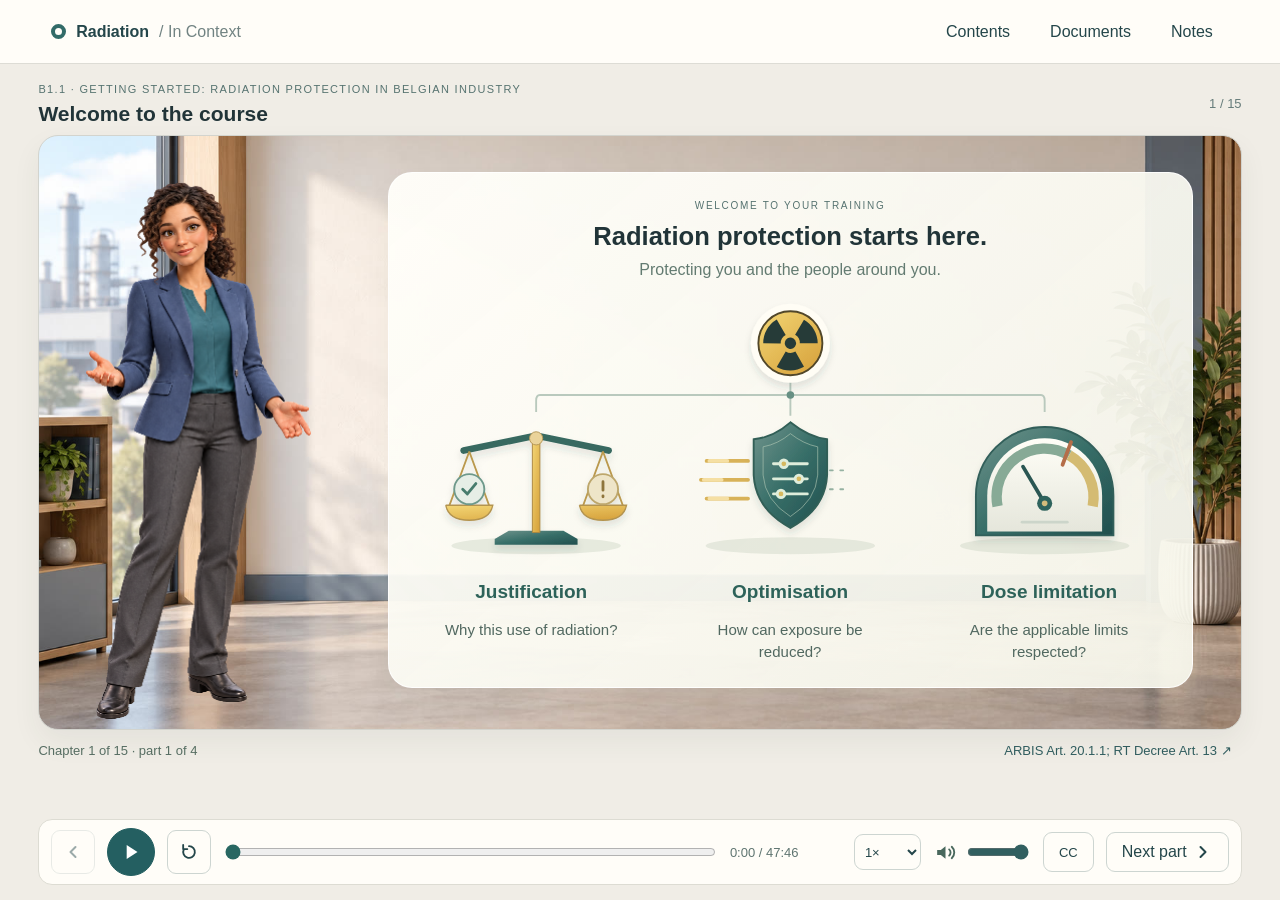
==== full-b1/index.html @ 3a4ae995 "Publish reviewed lesson B1.1 (3.6.0-b1-reviewed-2026-10-07) with responsive player fixes and documen" ====
<!doctype html>
<html lang="en"><head><meta charset="utf-8"><meta name="viewport" content="width=device-width,initial-scale=1"><title>Radiation / In Context — B1</title><link rel="stylesheet" href="style.css?v=3.6.0-b1-reviewed-2026-10-07-b11pub1"><link rel="stylesheet" href="welcome.css?v=3.6.0-b1-reviewed-2026-10-07-b11pub1"><link rel="stylesheet" href="course-journey.css?v=3.6.0-b1-reviewed-2026-10-07-b11pub1"><link rel="stylesheet" href="protection-roles.css?v=3.6.0-b1-reviewed-2026-10-07-b11pub1"><link rel="stylesheet" href="bram-request.css?v=3.6.0-b1-reviewed-2026-10-07-b11pub1"><link rel="stylesheet" href="protection-principles.css?v=3.6.0-b1-reviewed-2026-10-07-b11pub1"><link rel="stylesheet" href="justification-path.css?v=3.6.0-b1-reviewed-2026-10-07-b11pub1"><link rel="stylesheet" href="optimisation-hall.css?v=3.6.0-b1-reviewed-2026-10-07-b11pub1"><link rel="stylesheet" href="b1-followup.css?v=3.6.0-b1-reviewed-2026-10-07-b11pub1"><link rel="stylesheet" href="b11-reviewed.css?v=3.6.0-b1-reviewed-2026-10-07-b11pub1"><link rel="stylesheet" href="b12-reviewed.css?v=3.6.0-b1-reviewed-2026-10-07-b11pub1"><link rel="stylesheet" href="b13-reviewed.css?v=3.6.0-b1-reviewed-2026-10-07-b11pub1"><link rel="stylesheet" href="b456-reviewed.css?v=3.6.0-b1-reviewed-2026-10-07-b11pub1"><link rel="stylesheet" href="b11-public.css?v=3.6.0-b1-reviewed-2026-10-07-b11pub1"></head>
<body>
<header class="topbar"><button id="home" class="brand" aria-label="Open course contents"><span class="brand-dot"></span>Radiation <span>/ In Context</span></button><div class="top-actions"><button id="contents">Contents</button><button id="documents">Documents</button><button id="notes">Notes</button></div></header>
<main id="main">
  <div class="lesson-heading"><div><span id="lesson-code" class="eyebrow"></span><h1 id="scene-title"></h1></div><span id="scene-count"></span></div>
  <section id="stage" aria-label="Lesson scene"><div id="presenter"><div id="emilia-rig"></div><div id="emilia-pose"></div></div><div id="visual"></div><div id="cast"></div><div id="activity" hidden></div><div id="status-controls"></div></section>
  <div class="lesson-detail"><span id="part-count"></span><button id="legal-basis" type="button"></button></div><div id="captions" aria-live="off"></div>
  <nav class="player" aria-label="Playback"><button id="previous" aria-label="Previous part" title="Previous explanation"><svg class="ico" viewBox="0 0 24 24" aria-hidden="true" focusable="false"><path d="M15 6l-6 6 6 6" fill="none" stroke="currentColor" stroke-width="2.4" stroke-linecap="round" stroke-linejoin="round"/></svg></button><button id="play" aria-label="Play narration" class="primary play" data-state="paused"><svg class="ico ico-play" viewBox="0 0 24 24" aria-hidden="true" focusable="false"><path d="M8 5.5v13l10-6.5z" fill="currentColor"/></svg><svg class="ico ico-pause" viewBox="0 0 24 24" aria-hidden="true" focusable="false"><rect x="6.5" y="5" width="3.6" height="14" rx="1" fill="currentColor"/><rect x="13.9" y="5" width="3.6" height="14" rx="1" fill="currentColor"/></svg></button><button id="replay" aria-label="Replay this part"><svg class="ico" viewBox="0 0 24 24" aria-hidden="true" focusable="false"><path d="M12 5a7 7 0 1 1-6.3 4" fill="none" stroke="currentColor" stroke-width="2.2" stroke-linecap="round"/><path d="M5 3.5v5h5" fill="none" stroke="currentColor" stroke-width="2.2" stroke-linecap="round" stroke-linejoin="round"/></svg></button><label class="seek-label"><span class="sr-only">Lesson narration timeline</span><input id="seek" type="range" min="0" max="100" value="0" step="0.1"></label><span id="time">0:00</span><label><span class="sr-only">Playback speed</span><select id="speed"><option value="0.85">0.85×</option><option value="1" selected>1×</option><option value="1.25">1.25×</option></select></label><label class="volume-control"><span aria-hidden="true" class="ico-wrap"><svg class="ico" viewBox="0 0 24 24" aria-hidden="true" focusable="false"><path d="M4 9.5v5h3.5L12 18V6L7.5 9.5z" fill="currentColor"/><path d="M15.5 9a4 4 0 0 1 0 6M18 6.5a7.5 7.5 0 0 1 0 11" fill="none" stroke="currentColor" stroke-width="1.8" stroke-linecap="round"/></svg></span><span class="sr-only">Volume</span><input id="volume" type="range" min="0" max="1" step="0.05" value="1"></label><button id="cc" aria-pressed="true">CC</button><button id="next" aria-label="Next part"><span id="next-label">Next part</span><svg class="ico" viewBox="0 0 24 24" aria-hidden="true" focusable="false"><path d="M9 6l6 6-6 6" fill="none" stroke="currentColor" stroke-width="2.4" stroke-linecap="round" stroke-linejoin="round"/></svg></button></nav>
</main>
<dialog id="reader"><div class="dialog-top"><h2 id="reader-title"></h2><button id="reader-close" aria-label="Close panel"><svg class="ico" viewBox="0 0 24 24" aria-hidden="true" focusable="false"><path d="M6 6l12 12M18 6L6 18" fill="none" stroke="currentColor" stroke-width="2.4" stroke-linecap="round"/></svg></button></div><div id="reader-body"></div></dialog>
<script src="course.js?v=3.6.0-b1-reviewed-2026-10-07-b11pub1"></script><script src="cast.js?v=3.6.0-b1-reviewed-2026-10-07-b11pub1"></script><script src="media.js?v=3.6.0-b1-reviewed-2026-10-07-b11pub1"></script><script src="bunkerart.js?v=3.6.0-b1-reviewed-2026-10-07-b11pub1"></script><script src="visemes.js?v=3.6.0-b1-reviewed-2026-10-07-b11pub1"></script><script src="rig.js?v=3.6.0-b1-reviewed-2026-10-07-b11pub1"></script><script src="performer.js?v=3.6.0-b1-reviewed-2026-10-07-b11pub1"></script><script src="course-journey.js?v=3.6.0-b1-reviewed-2026-10-07-b11pub1"></script><script src="protection-roles.js?v=3.6.0-b1-reviewed-2026-10-07-b11pub1"></script><script src="bram-request.js?v=3.6.0-b1-reviewed-2026-10-07-b11pub1"></script><script src="protection-principles.js?v=3.6.0-b1-reviewed-2026-10-07-b11pub1"></script><script src="justification-path.js?v=3.6.0-b1-reviewed-2026-10-07-b11pub1"></script><script src="optimisation-hall.js?v=3.6.0-b1-reviewed-2026-10-07-b11pub1"></script><script src="b1-followup.js?v=3.6.0-b1-reviewed-2026-10-07-b11pub1"></script><script src="b11-reviewed.js?v=3.6.0-b1-reviewed-2026-10-07-b11pub1"></script><script src="b12-reviewed.js?v=3.6.0-b1-reviewed-2026-10-07-b11pub1"></script><script src="b13-reviewed.js?v=3.6.0-b1-reviewed-2026-10-07-b11pub1"></script><script src="b456-reviewed.js?v=3.6.0-b1-reviewed-2026-10-07-b11pub1"></script><script src="visuals.js?v=3.6.0-b1-reviewed-2026-10-07-b11pub1"></script><script src="location-sort.js?v=3.6.0-b1-reviewed-2026-10-07-b11pub1"></script><script src="player.js?v=3.6.0-b1-reviewed-2026-10-07-b11pub1"></script><script src="b11-library.js?v=3.6.0-b1-reviewed-2026-10-07-b11pub1"></script>
</body></html>
---- full-b1/style.css ----
@font-face{font-family:Course;src:local('Segoe UI')}*{box-sizing:border-box}html,body{margin:0;min-height:100%;color:#213438;background:#f0ede6;font-family:Course,'Segoe UI',sans-serif}button,select,input,textarea{font:inherit}button,select{border:1px solid #cdd5d1;background:#fffdf8;color:#24464a;border-radius:9px;min-height:40px;padding:8px 15px;cursor:pointer}button:hover{background:#e7efeb;border-color:#62938c}button:focus-visible,a:focus-visible,select:focus-visible{outline:3px solid #e9ad43;outline-offset:3px}button:disabled{opacity:.45;cursor:default}.primary{background:#245f61;color:white;border-color:#245f61}.primary:hover{background:#194749}h1,h2,h3,p{margin:0}button[hidden],[hidden]{display:none!important}.topbar{height:64px;display:flex;align-items:center;justify-content:space-between;padding:0 4vw;background:#fffdf8;border-bottom:1px solid #dddcd5}.brand{border:0;padding:0;background:none;font-weight:650;display:flex;align-items:center;gap:10px}.brand>span:not(.brand-dot){font-weight:400;color:#718382}.brand-dot{width:15px;height:15px;border:4px solid #326b68;border-radius:50%}.top-actions{display:flex;gap:8px}.top-actions button{background:none;border-color:transparent}main{width:min(1440px,94vw);margin:0 auto;display:flex;flex-direction:column;height:calc(100dvh - 64px);min-height:610px;padding:12px 0 15px;gap:9px}.lesson-heading{display:flex;align-items:center;justify-content:space-between;gap:18px;min-height:54px}.eyebrow{font-size:11px;letter-spacing:.12em;color:#567370;text-transform:uppercase}h1{font-size:21px;font-weight:600;line-height:1.25;margin-top:4px}#scene-count{font-size:13px;color:#667c7a;white-space:nowrap}#stage{position:relative;flex:1;min-height:400px;max-height:750px;isolation:isolate;overflow:hidden;border:1px solid #d3d4ce;border-radius:20px;background:#e4e5dd url('studio.jpg') center/cover;box-shadow:0 12px 28px #283a3510}#presenter{position:absolute;height:92%;aspect-ratio:662/1536;left:3.5%;bottom:1%;z-index:3;transition:opacity .3s;pointer-events:none}#emilia-rig,.emilia-canvas,.emilia-fallback{width:100%;height:100%;display:block}#emilia-pose{position:absolute;inset:0;display:none}#stage.without-presenter #presenter{opacity:0;visibility:hidden}#visual{position:absolute;inset:6% 4% 7% 29%;display:flex;align-items:center;justify-content:center;transition:inset .3s}#stage.without-presenter #visual{inset:5% 5% 7%}#cast{position:absolute;inset:0;pointer-events:none;z-index:4}.person{position:absolute;bottom:1%;height:88%;background-repeat:no-repeat;filter:drop-shadow(0 6px 6px #263e3720);transition:opacity .35s;transform-origin:50% 95%}.person-name{position:absolute;bottom:8%;left:50%;transform:translateX(-50%);font-size:13px;font-weight:600;background:#fffef5e8;border-radius:6px;padding:5px 10px;white-space:nowrap}.visual-frame{width:100%;height:100%;position:relative;display:flex;align-items:center;justify-content:center;gap:24px}.visual-image{display:block;max-width:100%;max-height:100%;object-fit:contain;border-radius:14px;box-shadow:0 10px 35px #26393117}.image-wrap{height:87%;width:100%;position:relative;display:flex;align-items:center;justify-content:center}.figure-caption{position:absolute;left:0;right:0;bottom:0;display:flex;justify-content:center;gap:12px;align-items:center}.figure-caption span{font-size:18px;font-weight:550;padding:9px 18px;background:#fffdf6ed;border-radius:8px;max-width:95%;text-align:center;line-height:1.35}.section-label{position:absolute;left:0;top:0;font-size:13px;font-weight:600;letter-spacing:.08em;text-transform:uppercase;color:#4a6b65}.route{width:100%;display:flex;align-items:flex-start;gap:0;position:relative;padding:30px 0}.route::before{content:'';height:2px;background:#abbdb4;position:absolute;left:9%;right:9%;top:60px}.route-stop{flex:1;position:relative;text-align:center;padding:0 16px}.route-stop .number{display:grid;place-items:center;width:62px;height:62px;margin:0 auto 19px;background:#eff2ea;color:#456b67;border:1px solid #afc3b9;border-radius:50%;font-size:22px;position:relative}.route-stop.active .number{background:#286762;color:white;box-shadow:0 0 0 7px #28676214}.route-stop h3{font-size:20px;line-height:1.3;font-weight:600}.route-stop p{font-size:15px;color:#667773;margin-top:9px;line-height:1.5}.org-layout{width:100%;display:grid;grid-template-columns:1fr 1.7fr 1.2fr;gap:24px;align-items:center}.org-block{padding:22px 12px;text-align:center;border-top:2px solid #839f91}.org-block img{max-width:125px;height:auto;margin-bottom:15px}.org-block strong{display:block;font-size:21px;line-height:1.35}.org-block small{display:block;font-size:15px;line-height:1.4;margin-top:10px;color:#647976}.org-company{border:1px solid #b8c5b9;border-radius:16px;background:#fffef6b8;padding:25px;display:grid;gap:20px}.org-company h3{font-size:22px}.org-company div{padding:10px 0;border-top:1px solid #c9d3c9;display:flex;flex-direction:column;gap:5px}.org-company strong{font-size:18px}.org-company span{font-size:15px;color:#496b67}.active-evidence{outline:2px solid #2b6b66;outline-offset:7px;border-radius:5px}.page-layout{width:100%;height:100%;display:grid;grid-template-columns:45% 1fr;gap:35px;align-items:center}.paper{background:#fffefb;box-shadow:0 14px 32px #3035291c;border:1px solid #d7d5cb;aspect-ratio:210/297;height:100%;max-height:100%;max-width:100%;padding:5%;display:flex;flex-direction:column;position:relative;overflow:hidden}.paper-brand{font-size:9px;letter-spacing:.1em;text-transform:uppercase;color:#57766e;margin-bottom:9px}.paper h3{font-size:16px;line-height:1.2;border-bottom:2px solid #244746;padding-bottom:12px;margin-bottom:10px}.paper-ref{font-size:9px;color:#8b9287;letter-spacing:.06em;margin-bottom:8px}.paper-row{padding:6px 5px;border-bottom:1px solid #e6e5dc;font-size:10px;line-height:1.3;position:relative}.paper-row.active{background:#e9f0dc;border-left:3px solid #6c8842;padding-left:6px}.paper-footer{margin-top:auto;font-size:9px;color:#849087;padding-top:12px;display:flex;justify-content:space-between}.evidence-focus{border-left:3px solid #597c66;padding:12px 0 12px 24px;align-self:center;max-height:100%}.evidence-focus .eyebrow{font-size:12px}.evidence-focus h3{font-size:24px;line-height:1.3;margin:10px 0 14px;font-weight:550}.evidence-focus p{font-size:19px;line-height:1.5;max-width:30em}.page-view-link{margin-top:18px;background:#f7faf0;border-color:#afc3b1;font-size:13px}.bunker-frame{width:100%;height:100%;position:relative}.bunker-frame svg{width:100%;height:92%;overflow:visible}.bunker-frame .bk-roof{transition:opacity .5s}.bunker-frame.cutaway .bk-roof{opacity:.12}.bunker-frame [data-part].focused{filter:drop-shadow(0 0 5px #e7a722);stroke:#ba821c;stroke-width:2px}.bunker-frame .figure-caption{bottom:-2%}.site-plan{width:100%;height:100%;position:relative;background:#eff0e7;border:1px solid #b9c5b8;border-radius:15px}.site-plan svg{width:100%;height:100%}.site-plan text{font-family:inherit;font-size:18px;fill:#405b53}.site-plan .route-line{stroke:#bd7347;stroke-width:10;fill:none;stroke-dasharray:10 9}.site-plan .perimeter{fill:#e9d77a20;stroke:#b69a21;stroke-width:4;stroke-dasharray:12 7}.site-plan.held .route-line{stroke:#ae3a2c}.site-plan.settled .route-line{stroke:#4a8473;stroke-dasharray:none}.principles{display:flex;gap:20px;width:100%;align-items:center}.principle{flex:1;padding:30px 15px;text-align:center;border-top:3px solid #86a489;background:#fffdf5b3}.principle strong{display:block;font-size:21px;line-height:1.3}.principle p{font-size:17px;line-height:1.4;margin-top:16px;color:#527267}.principle .number{font-size:42px;font-weight:300;color:#678c7f;margin-bottom:14px}.compare{display:grid;grid-template-columns:1fr 1fr;gap:28px;width:100%}.compare section{background:#fffef8d4;border-top:3px solid #507e77;border-radius:12px;padding:25px;min-height:220px}.compare section:nth-child(2){border-color:#b89543}.compare h3{font-size:22px;line-height:1.3;margin-bottom:16px}.compare p{font-size:18px;line-height:1.5}.compare img{height:140px;max-width:100%;object-fit:contain;margin-bottom:15px}.hold-scene{width:100%;text-align:center;padding:30px;background:#fffaf3e0;border-radius:14px;border-top:6px solid #a54a32}.hold-scene h2{font-size:34px;font-weight:650;color:#983b2b;margin:12px 0 18px}.hold-scene p{font-size:21px;line-height:1.5}.hold-scene small{display:block;font-size:15px;color:#775f54;margin-top:18px}#status-controls{position:absolute;right:4%;bottom:2%;display:flex;gap:8px;z-index:6}#status-controls button{font-size:13px;min-height:32px;padding:5px 11px;border-radius:18px;box-shadow:0 1px 5px #0001}.status-held{color:#923b26;background:#fff0e7;border-color:#d1ab8c}.status-unknown{color:#647181;background:#edf0f4}.status-fact{color:#315876;background:#eaf1f5}#local-status{position:absolute;left:14px;bottom:10px;color:#577269;font-size:10px;letter-spacing:.05em}#captions{min-height:42px;max-height:58px;display:flex;align-items:center;justify-content:center;text-align:center;font-size:17px;line-height:1.4;padding:4px 6%;color:#314746}.player{display:flex;align-items:center;gap:12px;background:#fffdf8;border:1px solid #dddcd3;border-radius:14px;padding:8px 12px;min-height:62px}.player .play{border-radius:50%;width:46px;height:46px;padding:0}.seek-label{flex:1;display:flex}#seek{width:100%;accent-color:#286762;cursor:pointer}#time{font-size:13px;color:#5e7470;min-width:46px}.player select{min-height:36px;font-size:13px;padding:6px}#cc{font-size:13px}.sr-only{position:absolute;width:1px;height:1px;padding:0;overflow:hidden;clip:rect(0,0,0,0)}dialog{width:min(920px,90vw);max-height:87dvh;border:1px solid #c7d1c8;border-radius:18px;padding:24px;background:#fffef9;box-shadow:0 25px 70px #132b3544}dialog::backdrop{background:#192d3855;backdrop-filter:blur(4px)}.dialog-top{display:flex;align-items:center;justify-content:space-between;gap:25px;margin-bottom:25px}.dialog-top h2{font-size:22px;font-weight:600}#reader-body{line-height:1.6;color:#3e5553}#reader-body textarea{width:100%;min-height:260px;padding:20px;line-height:1.65;border:1px solid #bcc9bd;background:#fbfcf7;border-radius:10px}#reader-body p{margin-bottom:15px}#reader-body .contents-grid{display:grid;grid-template-columns:1fr 1fr;gap:16px}#reader-body .contents-grid section{border:1px solid #d3dbd1;border-radius:10px;padding:15px}#reader-body .contents-grid h3{font-size:17px;margin-bottom:10px}#reader-body .contents-grid button{display:block;border:0;padding:4px 0;min-height:30px;text-align:left;font-size:14px;background:none}.reader-document{max-width:620px;margin:0 auto;background:white;border:1px solid #d4d4ca;padding:40px}.reader-document h3{margin-bottom:20px}.reader-document p{border-bottom:1px solid #ddd;padding:12px 0;font-size:16px}.dialog-links{display:flex;flex-wrap:wrap;gap:9px}.dialog-links button{font-size:14px}#activity{position:absolute;inset:5% 4% 7% 31%;z-index:5;background:#fffefa;border:1px solid #d6d9ce;border-radius:17px;padding:24px 28px;box-shadow:0 14px 42px #24383118;display:flex;flex-direction:column;justify-content:center;gap:12px}#stage.question-mode #visual{opacity:.10;pointer-events:none}#stage.question-mode #cast{opacity:0}#stage.question-mode #presenter{opacity:1;visibility:visible}.activity-top{display:flex;justify-content:space-between;align-items:center;font-size:12px;letter-spacing:.06em;text-transform:uppercase;color:#64796c}.activity-top button{font-size:12px;padding:5px 9px;min-height:29px;letter-spacing:0;text-transform:none}#activity h2{font-size:clamp(18px,1.5vw,22px);font-weight:600;line-height:1.35}#activity fieldset{border:0;padding:0;margin:0;display:flex;flex-direction:column;gap:9px}#activity label.answer{display:flex;align-items:center;gap:13px;border:1px solid #ccd6c8;border-radius:9px;padding:11px 13px;font-size:16px;line-height:1.35;cursor:pointer}#activity label.answer:has(input:checked){border-color:#31746a;background:#ebf3e8}#activity label.answer input{accent-color:#31746a;flex-shrink:0}#activity .feedback{font-size:17px;line-height:1.5;border-left:3px solid #bc8546;padding:10px 15px;background:#f6f0e5}#activity .feedback.correct{border-color:#4d8062;background:#edf4e7}.activity-actions{display:flex;gap:9px;justify-content:flex-end;align-items:center}.document-choices{display:flex;gap:12px}.document-choices button{flex:1;border-radius:4px;min-height:155px;background:#fff;box-shadow:0 6px 10px #0001;border-top:5px solid #69867a;line-height:1.5;font-size:17px}.document-choices button[aria-pressed=true]{background:#eaf1e6;border-color:#317365}.record-choices{display:flex;flex-direction:column;gap:0;border:1px solid #d3d7c9}.record-choices button{border:0;border-bottom:1px solid #ddd;border-radius:0;text-align:left;background:#fff;font-size:15px;padding:12px}.record-choices button[aria-pressed=true]{background:#eaf1e6}.explore-items{display:flex;gap:12px}.explore-items button{flex:1;min-height:110px;font-size:17px}.explore-items button.visited{background:#e6efdf}.overview-title{font-size:34px;line-height:1.25;font-weight:500;max-width:580px}.intro-copy{max-width:500px;background:#fffdf6d9;padding:28px;border-radius:15px}.intro-copy p{font-size:20px;margin-top:14px;line-height:1.45}.narration-absent{font-size:14px;color:#8c542b}.map-box{width:100%;height:100%;background:#fffdfa90;border-radius:15px;display:flex;align-items:center;padding:24px}.step-vertical{display:flex;flex-direction:column;gap:13px;width:100%}.step-vertical div{display:flex;align-items:center;gap:20px;border-left:2px solid #729382;padding:7px 15px}.step-vertical b{font-size:14px;color:#6c8579;min-width:85px}.step-vertical span{font-size:21px}.step-vertical .active{background:#ebf0de;border-left:4px solid #487665}@media(max-height:820px){main{gap:6px;padding-top:7px}.topbar{height:52px}main{height:calc(100dvh - 52px)}.lesson-heading{min-height:45px}h1{font-size:20px}#captions{min-height:36px;font-size:16px}.player{min-height:55px;padding:5px 10px}#activity{padding:17px 22px;gap:10px}#activity h2{font-size:19px}#activity label.answer{font-size:15px;padding:9px 12px}.evidence-focus h3{font-size:22px}.evidence-focus p{font-size:18px}}@media(max-width:950px){.topbar{padding:0 3vw}.brand>span:not(.brand-dot){display:none}main{width:96vw}.top-actions{gap:0}.top-actions button{padding:8px}#visual{left:28%}.page-layout{gap:18px;grid-template-columns:42% 1fr}.evidence-focus{padding-left:15px}.evidence-focus p{font-size:16px}.org-layout{gap:8px}.org-company{padding:15px}.org-block strong{font-size:18px}.route-stop{padding:0 7px}.route-stop h3{font-size:17px}.player{gap:7px}#activity{left:27%;padding:16px}.topbar .brand{font-size:14px}}@media(prefers-reduced-motion:reduce){*{transition:none!important;animation:none!important}}
/* Reserved composition regions keep every face, hand and document on the stage. */
#stage.has-participant #visual{right:23%;left:27%}.has-participant #presenter{height:84%;left:2.5%}.has-participant .page-layout{grid-template-columns:44% 1fr;gap:20px}.has-participant .evidence-focus{padding-left:16px}.has-participant .evidence-focus h3{font-size:20px}.has-participant .evidence-focus p{font-size:17px}.has-participant .paper{height:auto;width:100%}.person{animation:participant-breathe 6s ease-in-out infinite}.person-name{bottom:0}.handover-copy{position:absolute;top:4%;left:18%;right:18%;text-align:center;background:#fffdf5da;border-radius:12px;padding:14px 20px}.handover-copy h2{font-size:24px;font-weight:550;margin:7px 0}.handover-copy p{font-size:16px;color:#587268}.document-overviews{display:flex;align-items:center;gap:20px;width:100%;height:88%}.document-overviews>button{flex:1;min-width:0;border:0;background:none;padding:0;height:100%}.document-overviews .paper{height:auto;width:100%;text-align:left;padding:7%;pointer-events:none}.document-overviews .paper-row{font-size:8px;padding:4px}.document-overviews .paper h3{font-size:14px}.closing-focus{width:100%;height:100%;display:flex;flex-direction:column;align-items:center;justify-content:center;gap:18px}.closing-focus h2{font-size:24px;line-height:1.4;font-weight:500;max-width:650px;text-align:center}.closing-focus img{max-width:85%;height:62%;object-fit:contain;border-radius:12px}.equipment-photo{max-height:86%}.situation{font-size:14px;line-height:1.4;color:#617469;margin-bottom:10px}#activity:has(.feedback:not([hidden])) .situation{display:none}#activity:has(.feedback:not([hidden])){gap:9px}#activity:has(.feedback:not([hidden])) label.answer{padding:7px 11px;font-size:14px}.explore-document-preview{display:grid;grid-template-columns:28% 1fr;gap:22px;align-items:center;margin-top:14px;max-height:230px}.explore-document-preview .paper{height:225px;font-size:9px}.explore-document-preview .paper-row{font-size:8px;padding:3px}.explore-document-preview .paper h3{font-size:12px;margin-bottom:5px}.explore-document-preview p{font-size:16px;line-height:1.5;margin:10px 0}.explore-document-preview h3{font-size:17px}.explore-document-preview button{font-size:13px}.explore-items button{min-height:55px;font-size:15px}#question-work{min-height:0}#time{min-width:86px}.has-participant .org-layout{grid-template-columns:1fr 1.5fr;gap:14px}.has-participant .org-block:last-child{display:none}@keyframes participant-breathe{0%,100%{transform:translateY(0) rotate(-.12deg)}50%{transform:translateY(-1.4px) rotate(.12deg)}}@media(prefers-reduced-motion:reduce){.person{animation:none}}@media(max-height:820px){.explore-document-preview{max-height:185px}.explore-document-preview .paper{height:180px}.explore-document-preview .paper-row{padding:2px;font-size:7px}.explore-document-preview .paper h3{font-size:10px;padding-bottom:5px}.explore-document-preview .paper-brand,.explore-document-preview .paper-ref{font-size:7px;margin-bottom:4px}.paper-row{padding:4px 4px}.paper h3{font-size:15px}.figure-caption span{font-size:16px}.has-participant .evidence-focus p{font-size:16px}.step-vertical span{font-size:19px}}
.paper{padding:0;display:block}.paper>svg{width:100%;height:100%;display:block}.document-overviews .paper{padding:0}.handover-scene #visual{inset:5%}.handover-scene .handover-copy{top:0}#local-status{left:auto;right:14px;top:10px;bottom:auto;font-size:10px;z-index:2}.explore-document-preview .paper{width:auto;aspect-ratio:210/297}
.equipment-pair{gap:18px;padding-bottom:60px}.equipment-pair figure{margin:0;flex:1;min-width:0;display:flex;flex-direction:column;align-items:center;gap:18px}.equipment-pair figure img{width:100%;max-height:280px;object-fit:contain;border-radius:12px}.equipment-pair figcaption{font-size:18px;font-weight:600}.cutaway .bk-walls .ghost{opacity:.16}.bunker-frame .bk-crane{opacity:.7}#visual[data-family="training"] .step-vertical div{border-left:0;border-bottom:1px solid #c8d5c3}#visual[data-family="training"] .step-vertical b{min-width:110px}#visual[data-family="lanes"] .step-vertical div{border-left:0;border-bottom:1px solid #c8d5c3}
.evidence-focus{background:#fffef9ed;border-radius:12px;padding:20px 22px!important;box-shadow:0 6px 24px #253d3010}.volume-control{display:flex;align-items:center;gap:7px;color:#49685d}.volume-control input{width:62px;accent-color:#315f60}.volume-control span[aria-hidden]{font-size:20px}@media(max-width:950px){.volume-control{display:none}}
.worker-lanes{background:#fffdf8ed;border-radius:14px;padding:25px;width:100%}.lane-head{display:flex;justify-content:space-between;font-size:13px;color:#607b70;margin-bottom:18px}.worker-lane{display:grid;grid-template-columns:1fr 100px 1fr;align-items:center;gap:12px;margin:14px 0}.worker-lane>div{padding:24px 16px;border:1px solid #c4d1c4;border-radius:9px;font-size:19px}.worker-lane>span{color:#317264;font-weight:600;text-align:center}.worker-lanes>p{border-top:1px solid #d6ded1;padding-top:18px;margin-top:22px;font-size:16px;line-height:1.5}.notifier{background:#fffef8ee;border-radius:14px;padding:40px;width:100%;position:relative;min-height:340px}.notifier>img{width:140px;max-height:75px;object-fit:contain;margin-bottom:24px}.notifier h2{font-size:26px;margin:0 0 12px}.notifier p{font-size:21px}.notifier small{font-size:16px}.notifier .figure-caption{position:static;margin-top:28px}.security-pair{display:grid;grid-template-columns:1fr 1fr;gap:20px;width:100%}.security-pair section{background:#fffdf8ef;border-radius:12px;padding:18px}.security-pair img{width:100%;height:190px;object-fit:contain}.security-pair h3{font-size:21px;margin:18px 0 9px}.security-pair p{font-size:17px;line-height:1.4}.has-participant .worker-lane{grid-template-columns:1fr 72px 1fr;gap:8px}.has-participant .worker-lane>div{padding:16px 10px;font-size:17px}
.org-block{background:#fffef8ee;border-radius:12px;padding:24px 15px}.org-layout{align-items:stretch}.org-block{display:flex;flex-direction:column;justify-content:center;gap:16px}.org-block img{align-self:center}.closing-focus{background:#fffef8d9;border-radius:14px;padding:20px}
.reader-document dl{display:grid;grid-template-columns:1fr 2fr;gap:0;margin:24px 0}.reader-document dt,.reader-document dd{border-bottom:1px solid #d6dbce;margin:0;padding:14px 10px;line-height:1.5}.reader-document dt{font-weight:600}.reader-document dd{font-weight:400}
.handover-offer .handover-copy{left:62%;right:3%;top:30%;text-align:left;background:#fffdf8}.handover-offer .handover-copy h2{font-size:22px}
---- full-b1/welcome.css ----
/* Owner point 1: illustrated entry to the course. Local revision, not published. */
.welcome-principles{margin:0;width:100%;height:100%;display:flex;flex-direction:column;justify-content:center;gap:8px;padding:22px 20px 24px;background:linear-gradient(140deg,#fffef9f5,#f6f6ebed);border:1px solid #ffffffe0;border-radius:24px;box-shadow:0 14px 30px #35463b0a}
.welcome-heading{text-align:center;flex:none}
.welcome-heading .eyebrow{font-size:10px;letter-spacing:.17em}
.welcome-heading h2{font-size:clamp(22px,2vw,29px);font-weight:550;line-height:1.2;margin:8px 0}
.welcome-heading>p{font-size:16px;line-height:1.4;color:#637b71}
.welcome-drawing{display:block;width:100%;flex:1;min-height:120px;max-height:320px;overflow:visible}
.welcome-principle-labels{display:grid;grid-template-columns:repeat(3,minmax(0,1fr));gap:14px;text-align:center;flex:none}
.welcome-principle-labels h3{font-size:19px;line-height:1.25;font-weight:600;color:#2d6259}
.welcome-principle-labels p{font-size:15px;line-height:1.45;max-width:210px;margin:8px auto 0;color:#516860}
.welcome-principle-labels h3{border-bottom:2px solid transparent;padding-bottom:5px;transition:border-color .3s,color .3s}
#stage[data-cue="B1.1-S01-P1"][data-beat="0"] .welcome-principle-labels>div:nth-child(1) h3,#stage[data-cue="B1.1-S01-P1"][data-beat="1"] .welcome-principle-labels>div:nth-child(2) h3,#stage[data-cue="B1.1-S01-P1"][data-beat="2"] .welcome-principle-labels>div:nth-child(3) h3{border-bottom-color:#c7a959;color:#1d4945}
.welcome-balance{transform-origin:135px 150px;animation:welcome-balance-settle 7s ease-in-out infinite}
.welcome-beam{animation:welcome-beam-travel 4s ease-in-out infinite}
.welcome-needle{transform-origin:675px 219px;animation:welcome-needle-settle 8s ease-in-out infinite}
#stage[data-playing="false"] .welcome-balance,#stage[data-playing="false"] .welcome-beam,#stage[data-playing="false"] .welcome-needle{animation-play-state:paused}
@keyframes welcome-balance-settle{0%,100%{transform:rotate(-2deg)}50%{transform:rotate(2deg)}}
@keyframes welcome-beam-travel{0%,100%{transform:translateX(0);opacity:.25}50%{transform:translateX(18px);opacity:1}}
@keyframes welcome-needle-settle{0%,100%{transform:rotate(-3deg)}50%{transform:rotate(3deg)}}
@media(max-height:820px){.welcome-principles{padding:16px 18px 18px;gap:4px}.welcome-heading h2{font-size:24px;margin:6px 0}.welcome-heading>p{font-size:14px}.welcome-principle-labels h3{font-size:18px}.welcome-principle-labels p{font-size:14px;margin-top:6px;max-width:185px}}
@media(max-width:850px){.welcome-principles{padding:14px 9px}.welcome-heading h2{font-size:20px}.welcome-principle-labels{gap:8px}.welcome-principle-labels h3{font-size:15px}.welcome-principle-labels p{font-size:12px}.welcome-drawing{min-height:110px}}
@media(prefers-reduced-motion:reduce){.welcome-balance,.welcome-beam,.welcome-needle{animation:none}}
---- full-b1/course-journey.css ----
/* Owner point 2: a single course route, with the spoken topic in focus. */
.course-journey,.learning-journey{width:100%;background:#fffdf7ed;border:1px solid #ffffffe0;border-radius:22px;padding:30px;box-shadow:0 14px 30px #35463b0a}
.journey-track{list-style:none;margin:0;padding:0;display:grid;grid-template-columns:repeat(3,minmax(0,1fr));gap:22px}
.journey-track li{position:relative;display:flex;gap:10px;align-items:center;font-size:15px;line-height:1.35;color:#71857c}
.journey-track li:not(:last-child):after{content:'';position:absolute;left:calc(100% + 3px);top:21px;width:16px;border-top:2px solid #cdd8cc}
.journey-step-number{width:43px;height:43px;flex:none;border:1px solid #b7cbbd;border-radius:50%;display:grid;place-items:center;background:#f0f3e8;font-size:19px}
.journey-track .current{color:#265e59;font-weight:600}.journey-track .current .journey-step-number{background:#2f6d66;color:white;border-color:#2f6d66;box-shadow:0 0 0 5px #2f6d6612}.journey-track .visited .journey-step-number{color:#386e5c;background:#e8eee0}
.journey-focus{display:grid;grid-template-columns:33% minmax(0,1fr);align-items:center;gap:32px;border-top:1px solid #dde3d7;margin-top:26px;padding-top:22px;min-height:240px}
.journey-illustration{width:100%;max-height:230px;display:block}
.journey-focus h2{font-size:29px;line-height:1.2;font-weight:550;margin:12px 0}
.journey-focus p{font-size:18px;line-height:1.5;max-width:430px;color:#5b7167}
.learning-journey header{text-align:center}.learning-journey h2{font-size:25px;font-weight:550;line-height:1.3;margin:10px 0 26px}
.learning-journey ol{list-style:none;padding:0;margin:0;display:grid;grid-template-columns:repeat(4,minmax(0,1fr));gap:14px}
.learning-journey li{padding:17px 8px 14px;border-top:3px solid #d8e0d1;text-align:center}.learning-journey li.current{border-color:#bc9950;background:#f3f2e6;border-radius:0 0 10px 10px}
.learning-journey li svg{width:43px;height:43px;fill:none;stroke:#47786a;stroke-width:2;stroke-linecap:round;stroke-linejoin:round;margin:0 auto 13px;display:block}
.learning-journey h3{font-size:18px;line-height:1.3;font-weight:600}.learning-journey li p{font-size:15px;line-height:1.4;color:#5c7168;margin-top:8px}
.assessment-note{text-align:center;font-size:15px;color:#62776d;border-top:1px solid #dce3d5;padding-top:18px;margin-top:24px;line-height:1.45}.assessment-note.emphasised{color:#245c55;font-weight:600}
@media(max-height:820px){.course-journey,.learning-journey{padding:24px}.journey-focus{min-height:205px;margin-top:21px;padding-top:17px;gap:24px}.journey-illustration{max-height:190px}.journey-focus h2{font-size:25px}.journey-focus p{font-size:17px}.learning-journey h2{font-size:23px;margin-bottom:15px}.learning-journey li{padding-top:12px}.learning-journey h3{font-size:16px}.learning-journey li p{font-size:14px}.assessment-note{margin-top:15px;padding-top:13px}}
@media(max-width:950px){.course-journey,.learning-journey{padding:18px}.journey-track{gap:12px}.journey-track li{font-size:12px;gap:7px}.journey-step-number{width:33px;height:33px;font-size:16px}.journey-track li:not(:last-child):after{top:16px;width:8px}.journey-focus{gap:18px;grid-template-columns:29% minmax(0,1fr)}.journey-focus h2{font-size:21px}.journey-focus p{font-size:15px}.learning-journey ol{gap:8px}.learning-journey h3{font-size:14px}.learning-journey li p{font-size:12px}}
---- full-b1/protection-roles.css ----
/* B1.1 S03/S04 only. One relationship per view, no embedded scrolling. */
.protection-roles{width:100%;background:#fffdf7f2;border:1px solid #ffffffe6;border-radius:22px;padding:25px 28px;box-shadow:0 15px 30px #35463b0c;line-height:1.4}
.pr-heading{margin-bottom:22px}.pr-heading h2{font-size:27px;font-weight:550;line-height:1.2;margin-top:9px;letter-spacing:-.02em}
.protection-roles h3{font-size:19px;font-weight:600;line-height:1.35}.protection-roles p{font-size:16px;color:#567068;line-height:1.45}
.pr-drawing{display:block;width:104px;height:104px;margin:0 auto 13px}.pr-logo{object-fit:contain;width:135px;height:72px;display:block;margin:0 auto 17px}
.pr-tag{display:inline-block;border-radius:5px;background:#eaf0e5;color:#3d6c60;font-size:12px;line-height:1.4;padding:5px 9px;margin-top:12px}
.protection-roles .pr-note{border-top:1px solid #dce4d7;margin-top:22px;padding-top:15px;font-size:15px;color:#3d675c;line-height:1.45}
.pr-authority,.pr-contract{display:grid;grid-template-columns:1fr .7fr 1fr;align-items:center;gap:18px;text-align:center;min-height:218px}
.pr-supervision,.pr-contract-link{display:flex;align-items:center;flex-direction:column;font-size:14px;color:#52746a;line-height:1.35}
.pr-supervision i,.pr-contract-link i,.pr-map-link i{font-size:40px;line-height:1.4;font-style:normal;color:#74988a}
.pr-company-intro p,.pr-contract p{margin-top:9px}.pr-contract-link small{font-size:12px}.pr-provider{padding:15px 10px;border:1px solid #c6d6c5;border-radius:12px;background:#f0f4e8}
.pr-provider .pr-drawing{height:77px;width:77px;margin-bottom:9px}.pr-provider h3{font-size:18px}.pr-provider p{font-size:14px}
.pr-service-owner{display:flex;align-items:center;gap:20px;margin-bottom:18px}.pr-service-owner .pr-drawing{width:80px;height:80px;margin:0}.pr-service-owner p{margin-top:6px}
.pr-service-inner{border:1px solid #c3d2bf;border-radius:12px;background:#f2f5e9;padding:16px 22px;margin-left:45px}.pr-service-inner .pr-tag{margin-top:0;margin-bottom:9px}.pr-service-inner p{margin-top:7px}
.pr-connection{margin-top:17px;padding-top:12px;border-top:1px solid #d1dece;font-size:16px;color:#34685e;font-weight:550}
.pr-expert-layout{display:grid;grid-template-columns:1fr 1fr;gap:28px;align-items:center;text-align:center}.pr-person-card{border:1px solid #c7d5c3;border-radius:13px;padding:0 14px 17px;background:#f1f5e9}.pr-person-card .pr-tag{margin-bottom:13px}.pr-person-card .pr-drawing{width:93px;height:93px}.pr-person-card p{font-size:14px;margin-top:10px}
.pr-expert-task .pr-drawing{width:85px;height:85px}.pr-expert-task>div{border-bottom:1px solid #dae2d3;padding:10px 8px;font-size:16px;color:#5a7267}
.pr-visit{list-style:none;margin:0;padding:0;display:grid;grid-template-columns:repeat(3,minmax(0,1fr));gap:18px}.pr-visit li{position:relative;text-align:center;border-top:3px solid #d6e0cf;padding:16px 10px 12px;border-radius:0 0 10px 10px}.pr-visit li.current{background:#eef3e5;border-top-color:#44786b}.pr-visit li:not(:last-child):after{content:'→';position:absolute;top:56px;right:-20px;font-size:23px;color:#849f8f}.pr-visit .pr-drawing{height:88px;width:88px}.pr-verb{font-size:12px;color:#50746a;display:block;margin-bottom:8px}.pr-visit h3{font-size:18px}.pr-visit p{font-size:15px;margin-top:9px}
.pr-field{padding:12px 0}.pr-field .pr-tag{margin-top:0;margin-bottom:18px}.pr-field h3{font-size:22px}.pr-field p{margin-top:15px}
.pr-agency .pr-logo{width:220px;max-width:100%;height:85px}
.pr-scope{display:grid;grid-template-columns:repeat(2,minmax(0,1fr));gap:18px 28px}.pr-scope>div{display:flex;align-items:center;gap:16px;border-bottom:1px solid #d7e0d0;padding:10px;border-radius:8px}.pr-scope .pr-drawing{width:69px;height:69px;flex:none;margin:0}.pr-scope h3{font-size:18px}.pr-scope .current{background:#ebf1e1}
.pr-report-layout{display:grid;grid-template-columns:1.2fr 1fr;gap:32px;align-items:center}.pr-report{background:#fffefa;border:1px solid #cdd3c6;box-shadow:0 7px 12px #29403409;padding:18px}.pr-report h3{border-bottom:2px solid #5d8873;padding:10px 0;margin-bottom:6px}.pr-report dl{margin:0}.pr-report dl>div{padding:9px 0;border-bottom:1px solid #dce3d5}.pr-report dt{font-size:12px;color:#587266;margin-bottom:3px}.pr-report dd{margin:0;font-size:14px;line-height:1.4}.pr-open{font-size:11px;font-weight:600;color:#91601b;background:#f5e8c8;padding:2px 6px;border-radius:4px}.pr-followup .pr-tag{margin-top:0}.pr-followup ol{list-style:none;margin:16px 0 0;padding:0;display:grid;gap:21px}.pr-followup li{display:flex;align-items:center;gap:12px}.pr-followup li>span{display:grid;place-items:center;border-radius:50%;background:#e8efdf;color:#37695a;width:35px;height:35px;flex:none;font-size:15px}.pr-followup strong{font-size:17px;font-weight:600;display:block}.pr-followup small{font-size:14px;line-height:1.4;display:block;color:#5b7569;margin-top:3px}
.pr-map-regulator{display:flex;align-items:center;gap:22px;border-bottom:2px solid #9cb6a6;padding:5px 12px 14px;margin-bottom:16px}.pr-map-regulator .pr-logo{width:91px;height:48px;margin:0}.pr-map-regulator p{font-size:14px;margin-top:4px}.pr-map-work{display:grid;grid-template-columns:1fr 80px 1fr;align-items:center}.pr-map-company,.pr-map-provider{border:1px solid #ced8c7;border-radius:10px;padding:14px;background:#f5f6ed}.pr-map-provider{background:#f0f4e8}.pr-map-work h3{font-size:18px}.pr-map-work p{font-size:13px;margin-top:5px}.pr-map-person{margin-top:13px;border-top:1px solid #d0dbca;padding-top:10px}.pr-map-person strong,.pr-map-person span{display:block;font-size:14px}.pr-map-person span{margin-top:3px;color:#547467}.pr-map-link{text-align:center;font-size:12px;color:#607e6d}.pr-map-link i{display:block;font-size:30px}.pr-map .current{outline:2px solid #bb9952;outline-offset:4px;border-radius:7px}
.pr-report dl>div{display:grid;grid-template-columns:72px minmax(0,1fr);gap:10px;padding:11px 0;align-items:baseline}.pr-report dt{margin-bottom:0}
@media(max-height:820px){.protection-roles{padding:21px 24px}.pr-heading{margin-bottom:17px}.pr-heading h2{font-size:25px}.pr-authority,.pr-contract{min-height:191px}.pr-drawing{width:90px;height:90px}.protection-roles .pr-note{margin-top:16px;padding-top:12px;font-size:14px}.pr-expert-layout{gap:20px}.pr-person-card .pr-drawing{height:75px;width:75px}.pr-person-card .pr-tag{margin-bottom:10px}.pr-visit li{padding:13px 7px 8px}.pr-visit .pr-drawing{width:75px;height:75px}.pr-visit h3{font-size:17px}.pr-visit p{font-size:14px}.pr-service-inner{padding:13px 20px}.pr-service-owner{margin-bottom:12px}.pr-map-regulator{padding-bottom:10px;margin-bottom:13px}.pr-map-person{margin-top:9px;padding-top:8px}}
@media(max-width:950px){.protection-roles{padding:18px}.pr-heading h2{font-size:22px}.pr-contract,.pr-authority{gap:10px;grid-template-columns:1fr .55fr 1fr}.protection-roles h3{font-size:17px}.pr-supervision{font-size:12px}.pr-map-work{grid-template-columns:1fr 55px 1fr}.pr-visit{gap:12px}.pr-visit p{font-size:13px}.pr-visit li:not(:last-child):after{right:-15px}.pr-map-person strong,.pr-map-person span{font-size:12px}}
---- full-b1/bram-request.css ----
/* Local S05 only. Complete views, short text, no internal scrolling. */
.bram-request{width:100%;color:#253e39;line-height:1.4;font-size:16px}
.br-heading{margin-bottom:16px}.br-heading h2{font-size:26px;line-height:1.2;font-weight:550;letter-spacing:-.02em;margin:8px 0 0}.br-heading .eyebrow{font-size:12px;color:#3e6c61}
.br-workshop{position:relative;margin:0;line-height:0;border-radius:15px;overflow:hidden;box-shadow:0 8px 20px #213c3a15}.br-workshop>img{display:block;width:100%;height:auto}.br-weld-overlay{position:absolute;inset:0;width:100%;height:100%}
.bram-request .br-note{font-size:15px;line-height:1.4;margin:13px 0 0;color:#345d54;background:#fffdf4ed;padding:10px 14px;border-radius:8px}
.br-company-line{display:flex;align-items:center;justify-content:space-between;gap:15px;padding:13px 16px;background:#fffdf4ed;border-radius:0 0 10px 10px}.br-company-line strong{font-size:16px;display:block}.br-company-line small{display:block;font-size:13px;color:#637a6e;margin-top:3px}.br-company-line>span{font-size:28px;color:#7b9a85}
.br-measures{display:grid;grid-template-columns:1fr 1fr;gap:10px;margin-top:10px}.br-measures>div{padding:9px 14px;background:#fffdf4e8;border-left:3px solid #b88b48;border-radius:6px}.br-measures small{display:block;font-size:12px;color:#637b70}.br-measures strong{display:block;font-size:18px;font-weight:550}.br-measures em{font-style:normal;font-size:13px;color:#627a6f}
.br-route{list-style:none;display:flex;justify-content:space-between;gap:8px;margin:0 0 16px;padding:0}.br-route li{flex:1;font-size:12px;line-height:1.25;display:flex;gap:6px;align-items:center;color:#698075;border-bottom:2px solid #ced7c7;padding:0 0 9px}.br-route li>span{font-size:12px;background:#e5ebdc;width:22px;height:22px;display:grid;place-items:center;border-radius:50%;flex:none}.br-route li.current{color:#2f6556;border-color:#3a7967;font-weight:650}.br-route li.current>span{background:#3c7768;color:white}.br-route li.done{border-color:#afc2ae}
.br-mail,.br-paper{background:#fffef9;border:1px solid #ccd4c5;border-radius:12px;box-shadow:0 9px 20px #31493c10;overflow:hidden}
.br-mail-bar{display:flex;gap:12px;align-items:center;background:#f0f3e9;padding:13px 18px;border-bottom:1px solid #dce3d4}.br-mail-bar strong{display:block;font-size:15px;font-weight:600}.br-mail-bar small{display:block;font-size:13px;margin-top:3px;color:#6b7f73}.br-avatar{flex:none;display:grid;place-items:center;width:34px;height:34px;border-radius:50%;background:#407969;color:white;font-size:17px}
.br-mail>h3{font-size:18px;line-height:1.3;font-weight:600;padding:17px 22px 0;margin:0}.br-mail-body{padding:5px 22px 18px;font-size:16px;line-height:1.5}.br-mail-body p{margin:12px 0 0}.br-mail-body small{font-size:13px;color:#667d70}
.br-request-questions{padding:5px 21px}.br-request-questions section{display:flex;gap:14px;padding:16px 8px;border-bottom:1px solid #dde4d6}.br-request-questions section:last-child{border:0}.br-request-questions section>span{font-size:13px;color:#8b7b56;padding-top:3px}.bram-request h3{line-height:1.3}.br-request-questions h3{font-size:18px;font-weight:550;margin:0 0 5px}.br-request-questions p{font-size:16px;line-height:1.5;margin:0;color:#526f61}.br-attachment{font-size:14px;color:#3b6b5b;background:#f0f3e8;border-top:1px solid #dce4d4;padding:11px 22px}
.br-paper{border-radius:3px;padding:18px 20px}.br-paper-top{display:flex;gap:15px;justify-content:space-between;align-items:center;border-bottom:2px solid #386a60;padding-bottom:12px}.br-paper-top span{font-size:10px;letter-spacing:.12em;font-weight:650;color:#5e7c6c}.br-paper-top h3{font-size:23px;font-weight:550;margin:5px 0 0}.br-paper-top>small{font-size:12px;line-height:1.5;text-align:right;color:#677e71}
.br-two-fields{display:grid;grid-template-columns:1.1fr 1fr;gap:15px;margin-top:13px}.br-two-fields small{display:block;font-size:11px;color:#75867a}.br-two-fields strong{font-size:14px;font-weight:500}.br-vessel-plan{display:block;width:100%;height:145px}.br-vessel-plan.small{height:126px;margin:6px 0}
.br-weld-table{width:100%;border-collapse:collapse;font-size:14px}.br-weld-table caption{text-align:left;font-size:12px;color:#748476;padding:0 0 7px}.br-weld-table th,.br-weld-table td{padding:10px 6px;text-align:left;border-bottom:1px solid #dce3d5;font-weight:400}.br-weld-table thead th{background:#eaf0e4;color:#48695a;font-size:12px;font-weight:600}.br-weld-table tbody th{font-size:18px;font-weight:550;white-space:nowrap}.br-weld-table th small{font-size:10px;color:#728272;display:block;font-weight:400}.br-form-footer{font-size:13px;line-height:1.4;padding:12px 0 0;color:#597265}.br-form-spread{display:grid;grid-template-columns:1.2fr 1fr;gap:27px;align-items:center}.br-form-spread .br-paper{min-width:0}.br-form-spread .br-paper-top h3{font-size:21px}.br-form-section{padding:18px 0 0}.br-form-section>span{font-size:12px;color:#927033}.br-form-section h4{font-size:15px;line-height:1.4;font-weight:500;margin:6px 0}.br-writing-lines{height:40px;background:repeating-linear-gradient(transparent 0,transparent 19px,#d4ddcd 19px,#d4ddcd 20px)}
.br-form-spread aside h3{font-size:24px;line-height:1.3;font-weight:500;margin:15px 0}.br-form-spread aside p{font-size:17px;line-height:1.5;color:#526f61}.br-tag{font-size:12px;padding:5px 9px;background:#e9efdf;display:inline-block;border-radius:5px;color:#4e725e}.br-next{border-top:1px solid #b7c5b0;padding-top:15px;margin-top:20px;font-size:16px;color:#426858}.br-pdf{display:inline-block;font-size:13px;color:#376e5e;margin-top:12px;text-decoration:none;border-bottom:1px solid #9bb2a2;padding-bottom:2px}
.br-tra table{border-collapse:collapse;width:100%;table-layout:fixed;margin-top:15px}.br-tra th,.br-tra td{text-align:left;vertical-align:top;border-bottom:1px solid #d3ddca;padding:14px 12px;font-size:16px;line-height:1.5;font-weight:400}.br-tra thead th{font-size:13px;font-weight:600;background:#eaf0e2;color:#456652}.br-tra th:first-child{width:24%}.br-tra tbody th{font-weight:550}.br-tra th:nth-child(2){width:30%}.br-tra tbody tr.focus td,.br-tra tbody tr.focus th,.br-weld-table .focus td,.br-weld-table .focus th,.br-request-questions .focus{background:#f4f2df}
.br-return{padding:13px 19px;display:grid;gap:5px}.br-return>div{display:grid;grid-template-columns:31px 1fr;gap:2px 10px;align-items:center;padding:10px 0;border-bottom:1px solid #e0e5d7}.br-return>div:last-child{border:0}.br-file-mark{grid-row:span 2;align-self:stretch;display:grid;place-items:center;background:#edf1e5;border:1px solid #c4d1bb;border-radius:3px;font-size:12px;color:#6d825e}.br-return strong{font-size:16px;font-weight:550}.br-return small{font-size:14px;color:#617667}.br-review-state{background:#f5ead4;color:#80632d;font-size:15px;padding:12px 19px;border-top:1px solid #e4d6b7}
@media(max-height:820px){.br-heading{margin-bottom:12px}.br-heading h2{font-size:24px}.bram-request .br-note{font-size:14px;margin-top:10px;padding:9px 12px}.br-mail-body{font-size:15px;padding-bottom:14px}.br-mail-body p{margin-top:9px}.br-route{margin-bottom:12px}.br-paper{padding:14px 17px}.br-paper-top{padding-bottom:9px}.br-paper-top h3{font-size:21px}.br-tra th,.br-tra td{padding:11px 10px;font-size:15px}.br-tra thead th{font-size:12px}.br-request-questions section{padding:12px 7px}.br-request-questions h3{font-size:17px}.br-request-questions p{font-size:15px}.br-workshop{max-height:310px}.br-workshop>img{max-height:310px;object-fit:contain}.br-company-line{padding:10px 13px}.br-form-section{padding-top:13px}.br-form-spread aside h3{font-size:22px}.br-measures>div{padding:7px 12px}.br-vessel-plan.small{height:106px}.br-weld-table th,.br-weld-table td{padding:8px 5px}}
@media(max-width:1000px){.br-heading h2{font-size:22px}.br-paper-top h3{font-size:19px}.br-route li{font-size:11px}.br-form-spread{gap:16px}.br-weld-table{font-size:12px}.br-form-spread aside h3{font-size:20px}}
#stage.bram-workshop-scene #visual{inset:0;transition:none}
.bram-workshop-scene .bram-request{position:absolute;inset:0}
.bram-workshop-scene .br-workshop{position:absolute;inset:0;max-height:none;border-radius:0;box-shadow:none}
.bram-workshop-scene .br-workshop>img{width:100%;height:100%;max-height:none;object-fit:cover}
.bram-workshop-scene .br-workshop:after{content:'';position:absolute;inset:0;background:linear-gradient(0deg,#172c271f,transparent 30%);pointer-events:none}
.bram-workshop-scene .br-heading{position:absolute;z-index:1;top:15px;left:27%;right:23%;background:#fffdf4f2;border-radius:10px;padding:11px 16px;margin:0}
.bram-workshop-scene .br-heading h2{font-size:23px;margin-top:4px}
.bram-workshop-scene .br-company-line,.bram-workshop-scene .br-measures{position:absolute;z-index:1;left:27%;right:23%;bottom:69px;border-radius:10px}
.bram-workshop-scene .br-note{position:absolute;z-index:1;left:27%;right:23%;bottom:17px;margin:0}
.bram-workshop-scene .br-measures>div{background:#fffdf4f2}
#stage:has(.bram-request) #visual{transition:none}
.br-form-spread aside{background:#fffdf5f2;border-radius:12px;padding:18px}
@media(max-height:820px){.br-return{padding:9px 18px;gap:3px}.br-return>div{padding:7px 0}.br-mail-bar{padding:10px 18px}.br-route{margin-bottom:10px}.br-compact-heading{margin-bottom:9px}}
---- full-b1/protection-principles.css ----
/* Scene 6 only; changing visual explanations rather than a repeated card row. */
.pp-explainer{width:100%;background:#fffdf7f5;border:1px solid #fff;border-radius:19px;padding:23px 26px;line-height:1.4;color:#29493d;box-shadow:0 13px 24px #304b3d0d}
.pp-heading{margin-bottom:20px}.pp-heading h2{font-size:25px;font-weight:550;line-height:1.25;letter-spacing:-.02em;margin:7px 0 0}.pp-heading .eyebrow{font-size:12px;color:#658071}
.pp-explainer h3{font-size:19px;line-height:1.3;font-weight:550;margin:0}.pp-explainer p{font-size:16px;line-height:1.45;color:#597363;margin:7px 0 0}.pp-explainer .pp-note{border-top:1px solid #d7dfcd;padding-top:13px;margin-top:18px;font-size:14px;color:#3e6553}
.pp-overview{display:grid;grid-template-columns:1.05fr 1fr;gap:27px;align-items:center}.pp-overview figure{margin:0}.pp-overview img{display:block;width:100%;border-radius:11px}.pp-overview figcaption{padding:14px 3px 0}.pp-overview figcaption strong,.pp-overview figcaption span{display:block;font-size:17px}.pp-overview figcaption span{font-size:14px;color:#63806b;margin-top:5px}
.pp-reasons{list-style:none;margin:0;padding:0;display:grid;gap:15px}.pp-reasons li{display:flex;gap:12px;align-items:center;padding:10px;border-left:3px solid #d7dfcd;border-radius:0 8px 8px 0}.pp-reasons li>span,.pp-connected li>span{display:grid;place-items:center;width:31px;height:31px;border-radius:50%;background:#e7edde;flex:none;font-size:15px;color:#648266}.pp-reasons li.current{background:#edf2e5;border-left-color:#527f66}.pp-reasons p{font-size:15px;margin-top:5px}
.pp-balance-layout{display:grid;grid-template-columns:1.6fr 1fr;gap:23px;align-items:center}.pp-balance{display:block;width:100%;height:270px;overflow:visible}.pp-tag{display:inline-block;background:#eaf0df;padding:5px 9px;border-radius:5px;font-size:12px;color:#52775b}.pp-assessment h3{font-size:21px;margin-top:14px}.pp-assessment p{margin-top:10px}.pp-alt{border-top:1px solid #d1dcc5;font-size:15px;padding-top:12px;margin-top:15px;color:#50705a}.pp-alt>span{display:block;color:#a18243;font-size:23px;line-height:1.2}
.pp-focus{font-size:16px;line-height:1.4;border-left:3px solid #b7974f;background:#f5f1df;padding:12px 16px;margin-top:14px;border-radius:0 8px 8px 0}
.pp-plan-layout{display:grid;grid-template-columns:1.5fr 1fr;gap:24px;align-items:center}.pp-plan{display:block;width:100%;height:275px}.pp-plan-copy h3{font-size:23px;margin-top:14px}.pp-plan-copy p{margin-top:10px}.pp-quality{border-top:1px solid #d1dcc5;margin-top:20px;padding-top:13px;font-size:14px;color:#6b805f}.pp-quality strong{display:block;font-size:16px;font-weight:550;color:#446850}.pp-svg-current{stroke:#c7912d!important;stroke-width:6!important;filter:drop-shadow(0 0 4px #d5b14e50)}
.pp-dose-layout{display:grid;grid-template-columns:1fr 1fr;gap:35px;align-items:center}.pp-dose-record{border:1px solid #c2d1bd;border-radius:4px;box-shadow:5px 6px 0 #e8eddf;padding:18px 20px;background:#fffffa}.pp-record-tab{font-size:12px;color:#5e7f66;letter-spacing:.04em;margin-bottom:10px}.pp-dose-record h3{border-bottom:2px solid #69936e;padding-bottom:11px}.pp-record-row{padding:14px 0;border-bottom:1px solid #dce4d4;font-size:16px;display:flex;justify-content:space-between;align-items:center}.pp-record-row i{font-style:normal;font-size:21px;color:#9c854f}.pp-total{padding:13px 0 0;font-size:18px;font-weight:550}.pp-dose-record p{font-size:13px}.pp-boundary>svg{display:block;width:100%;height:192px;margin:14px 0 0}.pp-boundary>p{font-size:16px}
.pp-quote{font-size:23px;line-height:1.4;margin:0 0 18px;border-left:4px solid #bd954f;background:#f5eedc;padding:16px 22px;border-radius:0 11px 11px 0}.pp-gaps{display:grid;gap:6px}.pp-gaps>div{display:flex;align-items:center;gap:15px;padding:11px 13px;border-bottom:1px solid #dce3d1;border-radius:8px}.pp-gaps>div.current{background:#f2ead9}.pp-open-mark{width:32px;height:32px;display:grid;place-items:center;color:#a07836;border:1px solid #c8af7b;border-radius:50%;flex:none;font-size:19px}.pp-gaps p{font-size:15px;margin-top:4px}
.pp-connected{display:grid;grid-template-columns:1fr 1.05fr;gap:30px;align-items:center}.pp-job{position:relative}.pp-job img{display:block;width:100%;border-radius:11px}.pp-job>div{padding-top:12px;display:flex;justify-content:space-between;align-items:center;gap:10px}.pp-job strong{font-size:17px;font-weight:550}.pp-job span{font-size:13px;color:#68806b}.pp-connected ol{margin:0;padding:0;list-style:none;display:grid;gap:10px}.pp-connected li{display:flex;gap:12px;align-items:center;border-bottom:1px solid #d7e1cc;padding:11px;border-radius:7px}.pp-connected li.current{background:#ecf2e1}.pp-connected li p{font-size:14px;margin-top:4px}.pp-review{margin-top:18px;background:#f4ecd9;border:1px solid #deceaa;border-radius:7px;padding:12px 15px;font-size:16px;color:#806330}.pp-next{border-top:1px solid #d4deca;margin-top:19px;padding-top:14px;display:flex;align-items:center;gap:10px;font-size:15px}.pp-next span{font-size:12px;color:#6d856f}.pp-next strong{font-size:16px;font-weight:550}.pp-next i{font-style:normal;font-size:25px;color:#79996f;margin:0 8px}
@media(max-height:820px){.pp-explainer{padding:19px 23px}.pp-heading{margin-bottom:15px}.pp-heading h2{font-size:24px}.pp-overview{gap:22px}.pp-reasons{gap:10px}.pp-reasons li{padding:8px}.pp-reasons h3{font-size:18px}.pp-reasons p{font-size:14px}.pp-balance{height:220px}.pp-plan{height:240px}.pp-plan-copy h3,.pp-assessment h3{font-size:20px}.pp-focus{margin-top:10px;padding:10px 13px;font-size:15px}.pp-explainer .pp-note{margin-top:13px;padding-top:10px}.pp-dose-record{padding:14px 17px}.pp-record-row{padding:11px 0}.pp-boundary>svg{height:178px}.pp-quote{font-size:22px;padding:13px 18px;margin-bottom:13px}.pp-gaps>div{padding:8px 12px}.pp-gaps h3{font-size:18px}.pp-gaps p{font-size:14px}.pp-connected li{padding:8px}.pp-connected ol{gap:7px}.pp-review{margin-top:13px;padding:10px 13px}.pp-next{margin-top:14px;padding-top:11px}}
---- full-b1/justification-path.css ----
.jp-explainer{width:100%;padding:23px 26px;background:#fffdf7f5;border:1px solid #fff;border-radius:19px;color:#294b3d;line-height:1.4;box-shadow:0 13px 24px #304b3d0d}
.jp-heading{margin-bottom:19px}.jp-heading>span,.jp-roles article>span,.jp-file>span,.jp-assessments article>span,.jp-final-step>span{font-size:12px;letter-spacing:.04em;color:#6d826c}.jp-heading h2{font-size:25px;line-height:1.25;font-weight:550;margin:7px 0 0;letter-spacing:-.015em}.jp-explainer h3{font-size:20px;line-height:1.3;font-weight:550;margin:0}.jp-explainer p{font-size:16px;line-height:1.45;margin:8px 0 0;color:#5a7562}
.jp-source{border-top:1px solid #d8e1cf;margin-top:17px;padding-top:12px;display:flex;align-items:center;justify-content:space-between;gap:12px}.jp-source>span{font-size:12px;color:#6a816c}.jp-source button{font-size:13px;min-height:34px;padding:6px 10px;color:#356d5a;border-color:#becfbb;background:#f6f8ee;white-space:nowrap}.jp-focus{border-left:3px solid #ad9452;border-radius:0 7px 7px 0;padding:11px 14px;background:#f4efdc;font-size:16px;margin-top:16px;color:#71603b}
.jp-split{display:grid;grid-template-columns:1.15fr 1fr;gap:25px;align-items:center}.jp-workshop{width:100%;display:block;border-radius:10px}.jp-explainer .jp-caption{font-size:14px}.jp-roles{display:grid;gap:15px}.jp-roles article,.jp-assessments article{padding:14px 17px;border-left:3px solid #c7d6bc;border-radius:0 9px 9px 0;background:#f5f6ed}.jp-roles h3{margin-top:8px}.jp-roles p{font-size:14px}.jp-explainer .is-active{background:#eaf0df;border-color:#548362}
.jp-routes{display:grid;grid-template-columns:1fr 1fr;gap:22px}.jp-routes article{padding:20px;border:1px solid #c9d6bd;border-radius:12px}.jp-number{font-size:32px;color:#81a084;display:block;margin-bottom:10px}.jp-routes h3{font-size:22px}.jp-routes p{min-height:48px}.jp-line{border-top:1px solid #d2ddc4;padding-top:14px;margin-top:17px;font-size:16px}
.jp-two-files{display:grid;grid-template-columns:1fr 1fr;gap:28px;padding:2px 3px 6px}.jp-file{padding:22px 20px;background:#fffffa;border:1px solid #cfdbc5;box-shadow:5px 6px 0 #e5eadb}.jp-file h3{margin:13px 0 19px;font-size:23px}.jp-file p{padding:8px 0;border-top:1px solid #d8e1ce;font-size:16px}
.jp-threshold{display:grid;grid-template-columns:1fr 1.12fr;gap:15px;position:relative;align-items:center;padding-right:135px;min-height:280px}.jp-smallpiece svg{width:100%;height:205px;display:block}.jp-smallpiece p{text-align:center;font-size:17px;color:#335e4a;font-weight:550}.jp-smallpiece>span{display:block;text-align:center;font-size:13px;color:#718572;margin-top:5px}.jp-rule{position:relative;z-index:1}.jp-rule>div{padding:9px 10px;font-size:17px;border-left:3px solid #c8d5bb}.jp-rule strong{font-size:24px;font-weight:550}.jp-and{display:block;font-size:12px;color:#9a824d;padding-left:13px;margin:0}.jp-rule .jp-required{color:#366a53;font-size:18px;margin-top:15px;padding:9px 10px;border-top:2px solid #8fac87;font-weight:600}.jp-mini-bunker{position:absolute;right:-10px;bottom:28px;width:142px}.jp-bunker svg{width:100%;height:100%;display:block}.jp-bunker{height:250px}.jp-mini-bunker .jp-bunker{height:180px}.jp-bunker .bk-crane{opacity:.65}
.jp-hierarchy{display:grid;grid-template-columns:1.1fr 1fr;gap:15px;align-items:center}.jp-hierarchy ol{margin:0;padding:0;list-style:none;display:grid;gap:12px}.jp-hierarchy li{display:flex;gap:13px;padding:12px;border-left:3px solid #cbd8c0;border-radius:0 8px 8px 0;align-items:center}.jp-hierarchy li>b{font-size:24px;font-weight:500;color:#7d9b7f}.jp-hierarchy h3{font-size:19px}.jp-hierarchy p{font-size:14px}.jp-location-art{min-width:0}.jp-diagram{width:100%;height:270px;display:block}.jp-location-art .jp-diagram{height:250px}.jp-vessel-photo>div{background:#e9efdf;padding:9px 13px;margin-top:8px;border-radius:7px;font-size:16px}.jp-assessments{display:grid;gap:13px}.jp-assessments h3{margin-top:8px}.jp-assessments p{font-size:15px}
.jp-plan-layout{display:grid;grid-template-columns:1.55fr 1fr;gap:21px;align-items:center}.jp-plan-copy h3{font-size:23px}.jp-plan-copy p{margin-top:13px}.jp-mini-note{border-top:1px solid #cdd8c0;padding-top:13px;margin-top:20px;font-size:14px;line-height:1.65;color:#5a785d}.jp-glow{filter:drop-shadow(0 0 6px #cda34999)}
.jp-rates{display:grid;grid-template-columns:1fr 1fr;gap:20px}.jp-rates article{border-left:3px solid #d0dcc5;padding:12px 17px}.jp-rates article>strong{font-size:41px;font-weight:500;color:#42785d;display:block;margin-bottom:10px}.jp-rates small{font-size:21px}.jp-rates h3{font-size:19px}.jp-rates p{font-size:14px}.jp-annual{display:flex;align-items:center;gap:25px;padding:13px 17px;margin-top:16px;border:1px solid #cbd8c0;border-radius:8px}.jp-annual strong{font-size:24px;font-weight:500}.jp-annual span{font-size:14px;color:#688165}.jp-measure{display:flex;gap:12px;align-items:center;padding:14px 12px;margin-top:10px;font-size:15px;border-radius:7px}.jp-measure b{color:#9c8650;font-size:24px;font-weight:400}
.jp-equipment{display:grid;grid-template-columns:1fr 1fr;gap:20px}.jp-equipment figure{margin:0;border:1px solid #dae2ce;border-radius:11px;padding:15px}.jp-equipment img{width:100%;height:186px;object-fit:contain;display:block}.jp-equipment figcaption{margin-top:12px}.jp-equipment strong{font-size:20px;display:block;font-weight:550}.jp-equipment span{font-size:15px;color:#688064;display:block;margin-top:7px}.jp-final{display:grid;grid-template-columns:1fr 1fr;gap:30px}.jp-evidence{padding:18px 22px;border:1px solid #d1ddc7;box-shadow:5px 5px 0 #e6eddf;background:#fffffa}.jp-evidence h3{margin-bottom:12px}.jp-evidence p{border-top:1px solid #d8e2ce;padding:8px 0;font-size:16px}.jp-final-step{padding:20px;border-left:3px solid #c7d7ba;border-radius:0 10px 10px 0}.jp-final-step h3{margin-top:17px;font-size:24px}.jp-final-step p{margin-top:23px}.jp-final-step>strong{display:block;color:#a45236;font-size:23px;margin-top:10px;font-weight:600}
.jp-source-reader{max-width:740px;line-height:1.65}.jp-source-reader h3{font-size:23px;margin:14px 0}.jp-source-reader p{font-size:17px;margin:15px 0}.jp-source-reader .jp-reader-kind{font-size:14px;color:#6c7b6a}.jp-source-reader a{color:#286b58}
.ls-progress{display:flex;justify-content:space-between;align-items:center;margin-bottom:9px;font-size:13px;color:#6a7d68}.ls-progress button{min-height:29px;padding:4px 9px;font-size:12px}.ls-work{display:grid;grid-template-columns:1.2fr 1fr;gap:20px}.ls-card{padding:15px 17px;border:1px solid #bdd0b7;border-radius:11px;background:#f0f4e9;cursor:grab;box-shadow:3px 4px 0 #dce5d6}.ls-card.dragging{opacity:.55}.ls-drag{font-size:11px;letter-spacing:.045em;color:#6e8c69}.ls-card h3{font-size:20px;line-height:1.25;margin:8px 0 11px;color:#335d47}.ls-card dl{margin:0;font-size:14px}.ls-card dl>div{display:flex;justify-content:space-between;gap:10px;padding:4px 0;border-bottom:1px solid #d4dfca}.ls-card dt{color:#66815e}.ls-card dd{margin:0;text-align:right}.ls-facts{margin-top:10px}.ls-facts p{font-size:14px;line-height:1.4;margin:7px 0;padding-left:10px;border-left:2px solid #b6c6a5}.ls-destinations{display:grid;gap:10px;align-content:center}.ls-destinations button{text-align:left;padding:13px 15px;border:2px dashed #bdccb4;border-radius:10px;min-height:73px;background:#fffef8}.ls-destinations button strong{display:block;font-size:18px;font-weight:550}.ls-destinations button span{display:block;font-size:13px;line-height:1.3;color:#71806b;margin-top:5px}.ls-destinations button.drag-over{background:#dfeccf;border-color:#4d7d55;box-shadow:0 0 0 3px #a6c18d66}#ls-help{font-size:12px;color:#74806b;margin-top:11px;line-height:1.3}.ls-result-case{display:flex;align-items:center;gap:20px;justify-content:space-between;background:#f0f3e8;border-radius:10px;padding:17px}.ls-result-case span{font-size:12px;color:#6c8061}.ls-result-case h3{font-size:20px;margin:6px 0}.ls-result-case p{font-size:14px}.ls-result-choice{max-width:200px;border-left:2px solid #c1d1b4;padding-left:18px}.ls-result-choice strong{display:block;font-size:18px;margin-top:7px}#activity .ls-feedback{font-size:17px;line-height:1.5;padding:15px 18px}#activity .ls-feedback p{margin:9px 0 0}#stage[data-interaction="B1.1-S07-LOCATION"] #activity{justify-content:center}#stage[data-interaction="B1.1-S07-LOCATION"] .activity-actions button{font-size:14px}
@media(max-height:820px){.ls-work{gap:15px}.ls-card{padding:11px 13px}.ls-card h3{font-size:18px;margin:6px 0 9px}.ls-card dl{font-size:13px}.ls-facts p{font-size:13px;line-height:1.35;margin:6px 0}.ls-destinations button{padding:10px 12px;min-height:66px}.ls-destinations button strong{font-size:16px}.ls-destinations button span{font-size:12px}.ls-result-case{padding:14px}.ls-result-case h3{font-size:19px}#activity .ls-feedback{font-size:16px;padding:12px 15px}.ls-progress{margin-bottom:7px}#ls-help{font-size:11px;margin-top:8px}}
@media(max-height:820px){.jp-explainer{padding:18px 23px}.jp-heading{margin-bottom:14px}.jp-heading h2{font-size:23px}.jp-source{padding-top:9px;margin-top:13px}.jp-source button{font-size:12px;min-height:32px}.jp-source>span{font-size:11px}.jp-focus{font-size:15px;padding:10px 12px;margin-top:12px}.jp-roles article,.jp-assessments article{padding:10px 13px}.jp-roles h3,.jp-assessments h3{font-size:18px}.jp-routes article{padding:15px}.jp-routes h3{font-size:20px}.jp-routes p{font-size:15px;min-height:44px}.jp-number{font-size:27px;margin-bottom:7px}.jp-line{font-size:15px;margin-top:12px;padding-top:10px}.jp-file{padding:16px}.jp-file h3{font-size:21px;margin:11px 0 13px}.jp-file p{font-size:15px;padding:6px 0}.jp-smallpiece svg{height:170px}.jp-threshold{min-height:243px;padding-right:120px}.jp-rule>div{font-size:15px;padding:7px}.jp-rule strong{font-size:23px}.jp-rule .jp-required{font-size:16px}.jp-mini-bunker{width:132px;bottom:21px}.jp-hierarchy li{padding:9px}.jp-hierarchy h3{font-size:18px}.jp-hierarchy p{font-size:13px}.jp-bunker,.jp-location-art .jp-diagram{height:218px}.jp-diagram{height:239px}.jp-plan-copy h3{font-size:21px}.jp-plan-copy p{font-size:15px}.jp-rates article>strong{font-size:34px}.jp-rates h3{font-size:18px}.jp-annual{margin-top:10px;padding:10px 14px}.jp-annual strong{font-size:23px}.jp-measure{padding:10px;font-size:14px}.jp-equipment img{height:155px}.jp-equipment figure{padding:12px}.jp-equipment strong{font-size:19px}.jp-equipment span{font-size:14px}.jp-final-step h3{font-size:22px}.jp-final-step>strong{font-size:21px}.jp-evidence p{font-size:15px;padding:6px 0}}
.ls-card{touch-action:none;user-select:none}.ls-drag-ghost{position:fixed;z-index:1000;pointer-events:none;opacity:.8;cursor:grabbing;box-shadow:0 12px 35px #32462f33}.ls-card:focus-visible{outline:3px solid #e1ac42;outline-offset:3px}
---- full-b1/optimisation-hall.css ----
#stage[data-scene="B1.1-S08"] #visual{inset:4% 3% 4% 24%}#stage[data-scene="B1.1-S08"] #presenter{left:2%;height:84%}
.oh-explainer{width:100%;color:#294c43;background:#fffdf7f5;border:1px solid #fff;border-radius:18px;padding:18px 22px 10px;box-shadow:0 10px 28px #304b3d12;line-height:1.35}
.oh-explainer header>span{font-size:11px;letter-spacing:.08em;color:#79917f}.oh-explainer h2{font-size:24px;font-weight:550;margin:6px 0 5px;line-height:1.25;letter-spacing:-.01em}.oh-hall{display:block;width:100%;max-height:390px;overflow:visible;font-family:inherit}.oh-map-label rect{fill:#fffef7ee;stroke:#d7dfd1;stroke-width:1}.oh-map-label text{fill:#355f55;font-size:19px;font-weight:500;letter-spacing:0}.oh-map-label.closed rect{fill:#f4e4be;stroke:#cdb881}.oh-map-label.closed text{fill:#765829}.oh-map-label.muted rect{fill:#f0f0e8;stroke-dasharray:4 4}.oh-room-label{font-size:18px;fill:#6d8579}.oh-walk{fill:none;stroke:#bdd4b3;stroke-width:61;stroke-opacity:.7}.oh-walk.is-closed{stroke:#e7cf99;stroke-opacity:.5}.oh-shield.is-planned{opacity:.18}.oh-focus{padding:9px 13px;border-left:3px solid #548c75;background:#edf3e6;border-radius:0 7px 7px 0;font-size:16px;margin:7px 0 9px;min-height:40px;display:flex;align-items:center}.oh-focus.stop{border-color:#a64d35;background:#f7e8dc;color:#923f2b}.oh-explainer footer{display:flex;align-items:center;justify-content:space-between;gap:10px}.oh-explainer footer>span{font-size:11px;color:#7c8c7a}.oh-explainer footer button{font-size:12px;min-height:29px;padding:4px 9px;background:#f9faf2;border-color:#d2ddc9;color:#3e705b;white-space:nowrap}.oh-measure circle{fill:#e4f0d8;stroke:#4f8667;stroke-width:2}.oh-measure path{fill:none;stroke:#4f8667;stroke-width:2}.oh-stop rect{fill:#a94b34}.oh-stop text{fill:#fff9ef;font-size:23px;font-weight:600}.oh-sequence{display:flex;justify-content:center;gap:15px;align-items:center;font-size:12px;letter-spacing:.06em;margin:0 0 4px}.oh-sequence span{padding:5px 13px;border-bottom:2px solid #dce3d3;color:#8a9982}.oh-sequence b{display:inline-block;margin-right:8px}.oh-sequence .active{color:#3b725a;border-color:#5f9671;background:#eaf0df;border-radius:5px 5px 0 0}.oh-sequence i{color:#a6b39d;font-style:normal}
@media(max-height:820px){.oh-explainer{padding:14px 18px 9px}.oh-explainer h2{font-size:22px}.oh-hall{max-height:330px}.oh-focus{font-size:15px;min-height:36px;padding:7px 11px;margin:5px 0 7px}.oh-explainer footer>span{font-size:10px}.oh-sequence{font-size:11px;margin-bottom:2px}.oh-sequence span{padding:3px 11px}}
@media(prefers-reduced-motion:no-preference){.oh-explainer .oh-rays{animation:oh-ray 3s ease-in-out infinite}.oh-measure{animation:oh-ray 2s ease-in-out infinite}.oh-shield:not(.is-planned){animation:oh-arrive .5s ease-out}.oh-distance{animation:oh-arrive .5s ease-out}@keyframes oh-ray{50%{opacity:.45}}@keyframes oh-arrive{from{opacity:.1;translate:7px 0}to{opacity:1;translate:0 0}}}
---- full-b1/b1-followup.css ----
#stage[data-scene="B1.1-S09"] #visual{inset:4% 3% 4% 24%}#stage[data-scene="B1.1-S09"] #presenter{left:2%;height:84%}
.cf-frame{width:100%;padding:20px 24px 13px;border-radius:18px;background:#fffdf7f5;border:1px solid #fff;color:#2d5347;line-height:1.4}.cf-frame header>span{font-size:11px;letter-spacing:.06em;color:#7a8d78}.cf-frame h2{font-size:23px;font-weight:550;line-height:1.25;margin:6px 0 16px}.cf-frame footer{text-align:right;margin-top:10px}.cf-frame button,.case-activity [data-cf-source]{font-size:12px;min-height:28px;padding:4px 10px;color:#3a725b;background:#f6f8ee;border-color:#cddac6}.cf-note{font-size:16px;border-left:3px solid #ba9958;background:#f3eedf;border-radius:0 6px 6px 0;padding:10px 14px;margin-top:10px}.cf-context{background:#f2f4e9;border:1px solid #d5dfcb;border-radius:11px;padding:8px;min-width:0;align-self:center}.cf-context svg{width:100%;height:auto;max-height:200px}.cf-context p{font-size:13px;line-height:1.4;padding:3px 7px;color:#506e57}.cf-answer-layout{display:grid;grid-template-columns:.82fr 1.4fr;gap:16px;align-items:center}.cf-choices{min-width:0}#activity.case-activity{left:24%;right:3%;padding:20px 24px}#activity.case-activity h2{font-size:21px}#activity.case-activity label.answer{font-size:15px;padding:9px 11px;line-height:1.3}.case-activity .situation{font-size:14px}.case-activity.cf-result .cf-choices label:not(:has(input:checked)){display:none}.case-activity.cf-result .cf-context svg{max-height:140px}.case-activity.cf-result .cf-context p{display:none}.case-activity.cf-result .cf-choices label{font-size:15px!important;background:#f2f5e9;border-color:#c4d2b9}.case-activity [data-cf-source]{display:block;margin-top:8px}.case-activity .feedback{font-size:16px!important;line-height:1.4!important}
@media(max-height:820px){.cf-frame{padding:16px 20px 10px}.cf-frame h2{font-size:21px;margin-bottom:10px}.cf-note{font-size:15px;padding:8px 11px}.cf-frame footer{margin-top:6px}.cf-frame .oh-hall{max-height:314px}#activity.case-activity{padding:15px 20px}#activity.case-activity h2{font-size:19px}#activity.case-activity label.answer{font-size:14px;padding:8px 10px}.cf-context svg{max-height:190px}.cf-answer-layout{gap:13px}.case-activity .feedback{font-size:15px!important}.cf-context p{font-size:12px}}
#activity.case-activity.cf-result .cf-choices label:not(:has(input:checked)){display:none}
#stage[data-scene="B1.1-S15"] #visual{inset:4% 3% 7% 24%}#stage[data-scene="B1.1-S15"] #presenter{height:84%;left:2%}.cf-case-path{display:grid;grid-template-columns:1fr 1fr;gap:18px}.cf-case-path article{border-left:3px solid #a9bf92;padding:12px 18px;background:#f0f4e7;border-radius:0 9px 9px 0}.cf-case-path b{font-size:27px;font-weight:400;color:#91a878}.cf-case-path h3{font-size:20px;margin:7px 0}.cf-case-path p{font-size:15px}.cf-case-path .cf-last-hold{border-color:#bd7d52;background:#f4eadd}.cf-next-lesson{display:grid;grid-template-columns:1fr 1.15fr;gap:30px;align-items:center}.cf-next-lesson svg{width:100%;height:260px}.cf-next-lesson h3{font-size:26px;line-height:1.3;margin:16px 0}.cf-next-lesson p{font-size:17px;padding:9px 0;border-top:1px solid #dce5d0}.cf-context .cf-hold-record{padding:10px;border:0;background:none}.cf-context .cf-hold-head{display:block;padding-bottom:9px}.cf-context .cf-hold-head span{font-size:9px;display:block;margin-bottom:7px}.cf-context .cf-hold-head strong{font-size:12px;padding:6px;display:block;text-align:center}.cf-context .cf-hold-record dl>div{display:block;font-size:12px;padding:7px 0}.cf-context .cf-hold-record dt{font-size:10px;margin-bottom:2px}.cf-context .cf-hold-record dd{font-size:12px}.cf-result .cf-context .cf-hold-record dl>div:first-child{display:none}@media(max-height:820px){.cf-case-path{gap:12px}.cf-case-path article{padding:9px 14px}.cf-case-path b{font-size:23px}.cf-case-path h3{font-size:18px}.cf-case-path p{font-size:14px}.cf-next-lesson h3{font-size:23px}.cf-next-lesson p{font-size:15px}.cf-next-lesson svg{height:240px}}
#stage:is([data-scene="B1.1-S10"],[data-scene="B1.1-S11"],[data-scene="B1.1-S12"],[data-scene="B1.1-S13"],[data-scene="B1.1-S14"]) #visual{inset:4% 3% 8% 24%}#stage:is([data-scene="B1.1-S10"],[data-scene="B1.1-S11"],[data-scene="B1.1-S12"],[data-scene="B1.1-S13"],[data-scene="B1.1-S14"]) #presenter{left:2%;height:84%}.cf-frame h3{font-size:21px;font-weight:550;margin:5px 0 9px;line-height:1.25}.cf-frame p{font-size:16px;color:#617861;line-height:1.45;margin:8px 0}.cf-instruments{display:grid;grid-template-columns:.65fr 1.6fr;align-items:center;gap:35px;max-width:700px;margin:0 auto}.cf-daniel{width:100%;height:310px}.cf-device-list{display:grid;gap:10px}.cf-device-list article{padding:12px 18px;border-left:3px solid #d5deca;border-radius:0 7px 7px 0;background:#f5f6ec}.cf-device-list article.active{background:#e8efdd;border-color:#668d69}.cf-device-list b{font-size:12px;font-weight:500;color:#748b6d}.cf-device-list h3{font-size:20px;margin:5px 0}.cf-device-list p{font-size:15px;margin:0}.cf-dose-compare{display:grid;grid-template-columns:1fr 45px 1fr;gap:15px;align-items:center;padding:9px 6px}.cf-dose-compare article{background:#f0f4e8;border:1px solid #d4dfc8;border-radius:12px;padding:20px;text-align:center;min-width:0}.cf-dose-compare article>span{font-size:11px;letter-spacing:.07em;color:#708969}.cf-dose-compare strong{display:block;font-size:46px;font-weight:500;color:#457b65;margin:13px 0}.cf-not-equal{font-size:43px;color:#b38c4d;text-align:center}.cf-clock{font-size:48px;line-height:1;color:#9caa83;margin:12px auto 0}.cf-calendar{margin:15px auto 0;max-width:176px;display:grid;grid-template-columns:repeat(6,1fr);gap:4px}.cf-calendar b{grid-column:1/-1;font-size:9px;font-weight:500;padding:4px;background:#a7ba96;color:white}.cf-calendar i{height:19px;background:#d4dfc1}.cf-reference-levels{display:grid;gap:15px;padding:8px 10px}.cf-reference-levels article{display:flex;align-items:center;gap:28px;padding:14px 20px;border:1px solid #dce3d0;border-radius:10px}.cf-reference-levels article.active{background:#edf2e3;border-color:#95b081}.cf-reference-levels article>span{width:85px;flex-shrink:0}.cf-limit-line{border-top:5px solid #72694b}.cf-constraint-line{border-top:3px dashed #6b976b}.cf-alarm-symbol{font-size:32px;color:#a66641;font-weight:600;text-align:center}.cf-reference-levels h3{font-size:21px;margin:0}.cf-reference-levels p{font-size:15px;margin:7px 0 0}.cf-document-focus{display:grid;grid-template-columns:1fr 1.1fr;gap:35px;align-items:center}.cf-document-pair{display:grid;grid-template-columns:1fr 1fr;gap:30px;padding:0 8px 8px}.cf-paper{padding:18px 22px;background:#fffffc;border:1px solid #d6ddcd;border-top:5px solid #658d78;box-shadow:5px 6px 0 #e8ecdf;min-width:0}.cf-paper-top{font-size:10px;letter-spacing:.05em;color:#789174;margin-bottom:17px}.cf-paper h3{font-size:23px;line-height:1.25;color:#315b47;margin-bottom:13px}.cf-paper-ref{border-top:2px solid #829b79;padding-top:11px;font-size:14px;color:#65855f}.cf-paper p{font-size:16px;margin:14px 0}.cf-paper-lines{display:grid;gap:8px;padding-top:9px}.cf-paper-lines i{height:2px;background:#e1e7d7}.cf-paper-lines i:last-child{width:65%}.scope-focus .cf-paper-licence,.method-focus .cf-paper-procedure{border-color:#94ac70;box-shadow:5px 6px 0 #dbe6cb}.cf-kicker{font-size:11px;letter-spacing:.06em;color:#879875}.cf-document-focus h3{margin:13px 0 8px}.cf-document-focus>div>p{margin-bottom:22px}.cf-unverified{border-left:3px solid #bb9552;padding:12px 15px;background:#f4eedc;font-size:16px;color:#846839}.cf-room{display:block;width:100%;max-height:324px;font-family:inherit}.cf-hold-record{max-width:690px;margin:0 auto;background:#fffef8;border:1px solid #d6dbcb;padding:20px 25px;border-radius:8px}.cf-hold-head{display:flex;justify-content:space-between;align-items:center;gap:15px;padding-bottom:15px;border-bottom:1px solid #dce2d3}.cf-hold-head span{font-size:12px;color:#74846e}.cf-hold-head strong{font-size:17px;background:#a44b33;padding:8px 12px;color:#fff7eb;border-radius:5px}.cf-hold-record dl{margin:10px 0 0}.cf-hold-record dl>div{display:grid;grid-template-columns:1fr 1.5fr;gap:15px;padding:13px 0;border-bottom:1px solid #e3e7db;font-size:17px}.cf-hold-record dt{color:#829075}.cf-hold-record dd{margin:0;color:#4c6952}.cf-coordination{display:grid;grid-template-columns:1fr 30px 1fr;gap:17px;align-items:center;padding:13px 5px}.cf-coordination section{padding:17px;background:#f1f4e8;border-left:3px solid #8dab76;border-radius:0 10px 10px 0}.cf-coordination span{font-size:11px;letter-spacing:.035em;color:#7f926d}.cf-coordination h3{font-size:23px;line-height:1.35;margin:15px 0}.cf-coordination p{font-size:16px;border-top:1px solid #d9e2cd;padding-top:12px}.cf-coordination-arrow{font-size:33px;color:#9dab8d}.cf-evidence-path{display:grid;gap:13px;padding:4px 13px}.cf-evidence-path article{display:flex;gap:20px;align-items:center;padding:12px 15px;border-bottom:1px solid #dce4d0}.cf-evidence-path b{font-size:27px;color:#9aa97b;font-weight:500}.cf-evidence-path h3{font-size:21px;margin:0}.cf-evidence-path p{font-size:15px;margin:7px 0 0}.cf-exploration-sheet{display:grid;grid-template-columns:.8fr 1.3fr;gap:25px;align-items:center;margin-top:12px}.cf-exploration-sheet h3{font-size:21px}.cf-exploration-sheet p{font-size:16px;line-height:1.45;margin:15px 0}.cf-exploration-sheet .cf-paper{padding:14px 17px}.cf-exploration-sheet .cf-paper h3{font-size:19px}.cf-exploration-sheet .cf-paper p{font-size:13px;margin:9px 0}.cf-exploration-sheet .cf-paper-top{font-size:9px;margin-bottom:11px}.cf-exploration-sheet .cf-paper-ref{font-size:12px}.cf-exploration-sheet .cf-paper-lines{display:none}.cf-context .cf-dose-compare{display:flex;flex-direction:column;padding:5px;gap:4px}.cf-context .cf-dose-compare article{width:100%;padding:9px}.cf-context .cf-dose-compare strong{font-size:25px;display:inline;margin:0 7px}.cf-context .cf-dose-compare article>span{font-size:8px;display:block;margin-bottom:4px}.cf-context .cf-dose-compare h3{font-size:13px;display:inline}.cf-context .cf-dose-compare p{margin:2px;font-size:11px}.cf-context .cf-clock,.cf-context .cf-calendar{display:none}.cf-context .cf-not-equal{font-size:19px;line-height:1}.cf-context .cf-room{max-height:235px}.cf-context .cf-room text{font-size:19px}.cf-result .cf-context .cf-dose-compare article{padding:4px}.cf-result .cf-context .cf-dose-compare article>span{display:none}
@media(max-height:820px){.cf-daniel{height:265px}.cf-device-list article{padding:9px 13px}.cf-device-list h3{font-size:18px}.cf-device-list p{font-size:14px}.cf-dose-compare{gap:11px;padding:4px}.cf-dose-compare article{padding:16px}.cf-dose-compare strong{font-size:39px;margin:10px 0}.cf-dose-compare h3{font-size:19px}.cf-dose-compare p{font-size:14px}.cf-clock{font-size:37px}.cf-calendar{margin-top:12px}.cf-reference-levels{gap:10px;padding:3px 8px}.cf-reference-levels article{padding:12px 16px}.cf-reference-levels h3{font-size:19px}.cf-reference-levels p{font-size:14px}.cf-paper{padding:14px 18px}.cf-paper h3{font-size:21px;margin-bottom:10px}.cf-paper-top{margin-bottom:13px}.cf-paper p{font-size:15px;margin:12px 0}.cf-paper-ref{font-size:13px}.cf-document-focus{gap:27px}.cf-document-focus h3{font-size:20px}.cf-document-focus>div>p{font-size:15px;margin-bottom:15px}.cf-room{max-height:265px}.cf-hold-record{padding:15px 20px}.cf-hold-head strong{font-size:15px}.cf-hold-record dl>div{font-size:16px;padding:10px 0}.cf-coordination{gap:10px;padding:7px 0}.cf-coordination section{padding:13px}.cf-coordination h3{font-size:21px;margin:12px 0}.cf-coordination p{font-size:15px}.cf-evidence-path{gap:8px}.cf-evidence-path article{padding:10px 12px}.cf-evidence-path h3{font-size:19px}.cf-evidence-path p{font-size:14px}.cf-exploration-sheet{margin-top:8px}.cf-exploration-sheet h3{font-size:19px}.cf-exploration-sheet p{font-size:15px;margin:10px 0}.cf-exploration-sheet .cf-paper{padding:10px 14px}.cf-exploration-sheet .cf-paper h3{font-size:17px}.cf-exploration-sheet .cf-paper p{font-size:12px}.cf-unverified{font-size:15px}}

@media(max-height:820px){.cf-device-list{gap:8px}}
---- full-b1/b11-reviewed.css ----
/* Reserved scene, caption and control regions. Legal detail opens intentionally. */
.lesson-detail{display:flex;align-items:center;justify-content:space-between;gap:12px;min-height:30px;color:#586f64;font-size:13px;flex-shrink:0}.lesson-detail button{min-height:28px;padding:3px 10px;font-size:13px;border:0;background:transparent;color:#315e60;text-align:right}.lesson-detail button:hover{background:#e8eee3}#part-count{white-space:nowrap}#scene-count{white-space:nowrap}.player #next{white-space:nowrap;min-width:113px}#seek:disabled{opacity:.45;cursor:default}#captions{min-height:44px;max-height:50px;font-size:16px;line-height:1.4;padding:3px 3%;flex-shrink:0}#time{min-width:112px;font-variant-numeric:tabular-nums}.player{flex-shrink:0}#main{gap:5px}#stage{min-height:0}.reviewed-visual .cf-frame>footer,.reviewed-visual .oh-explainer>footer,.reviewed-visual .jp-source{display:none}.reviewed-visual .cf-frame,.reviewed-visual .oh-explainer{max-height:100%}
.rv-frame{width:100%;height:100%;max-height:100%;padding:clamp(16px,2vw,28px);border-radius:18px;background:#fffdf6f2;display:flex;flex-direction:column;gap:clamp(10px,1.2vw,18px);box-shadow:0 14px 40px #2539300b;overflow:hidden}.rv-frame header{flex-shrink:0}.rv-frame header>span{font-size:11px;letter-spacing:.09em;color:#698171}.rv-frame h2{font-size:clamp(20px,1.65vw,28px);font-weight:550;line-height:1.2;margin-top:9px}.rv-body{flex:1;min-height:0;display:flex;flex-direction:column;justify-content:center;gap:12px}.rv-note{font-size:15px;line-height:1.35;border-left:3px solid #bc9852;padding:8px 12px;background:#f3eedf;flex-shrink:0}.rv-cards{display:flex;gap:14px;min-height:0;align-items:stretch}.rv-cards article{flex:1;min-width:0;padding:20px 15px;background:#eff3e7;border-radius:10px;border-top:3px solid transparent;transition:background .4s}.rv-cards article.active{border-color:#3e7c6a;background:#e4ecda}.rv-num{font-size:25px;color:#8aa17b}.rv-cards h3{font-size:20px;line-height:1.3;font-weight:550;margin:14px 0 10px}.rv-cards p{font-size:17px;line-height:1.45}.rv-document{display:grid;grid-template-columns:1fr 1fr;gap:28px;align-items:center;min-height:0;height:100%;width:100%}.rv-document>div{min-width:0;min-height:0}.rv-document h3{font-size:21px;margin-bottom:15px;line-height:1.25}.rv-document p{font-size:18px;line-height:1.5;margin:10px 0}.rv-paper{background:#fffefc;border:1px solid #d7dacc;box-shadow:0 7px 18px #3c463518;max-height:100%;padding:22px;min-height:0}.rv-paper-brand{font-size:10px;color:#667e6d;letter-spacing:.11em}.rv-paper h3{font-size:21px;font-weight:550;line-height:1.2;border-bottom:2px solid #557665;margin:13px 0 0;padding-bottom:13px}.rv-paper .rv-paper-id{font-size:12px;margin:10px 0 18px;color:#687c6c}.rv-paper-line{font-size:15px;line-height:1.4;padding:12px 0;border-bottom:1px solid #e4e7dc}.rv-stamp{margin-top:18px;border:1px solid #b8c8b1;display:inline-block;font-size:10px;color:#477458;padding:6px 8px;letter-spacing:.06em}.rv-ndt{height:100%;display:flex;flex-direction:column;gap:12px}.rv-ndt svg{flex:1;min-height:0;max-height:65%;width:100%}.rv-ndt svg text{font:17px system-ui;fill:#3e6956}.rv-ndt h3{font-size:20px;font-weight:550}.rv-ndt p{font-size:17px;line-height:1.45;margin-top:8px}.rv-body>.oh-diagram,.rv-body>.cf-room,.rv-body>svg{width:100%;height:100%;min-height:0;max-height:100%}.rv-plan-art svg{width:100%;height:100%}.rv-dose-plan{display:flex;align-items:center;gap:18px}.rv-dose-plan article{flex:1;padding:20px;background:#eef3e7;border-radius:12px}.rv-dose-plan article>span{font-size:11px;color:#6e826d;letter-spacing:.06em}.rv-dose-plan h3{font-size:20px;margin:10px 0}.rv-reading{font-size:32px;color:#386c60;padding:20px 0}.rv-dose-plan p{font-size:16px;line-height:1.4}.rv-plus{font-size:30px;color:#8d9e74}.rv-ledger>div{border-bottom:1px solid #c6d4bd;padding:10px 0;font-size:16px}.rv-week{display:flex;gap:12px}.rv-week span{flex:1;text-align:center;border:1px solid #c5d3bd;border-radius:7px;padding:10px;font-size:15px;background:#f6f5eb}.rv-exploration{display:grid;grid-template-columns:42% 1fr;gap:22px;align-items:center}.rv-exploration p{font-size:17px;line-height:1.5;margin:15px 0}.rv-exploration h3{font-size:19px}.rv-document-reader{max-width:650px;margin:auto}.rv-document-reader .rv-paper{margin-bottom:25px}.rv-document-reader p{margin-top:20px}.rv-example-note{color:#758371;font-size:13px}
/* Reviewed questions: show a decision, then one clear explanation, never a scroll wall. */
#activity.reviewed-question{inset:4% 3% 4% 25%;padding:22px 26px;justify-content:flex-start;gap:13px;overflow:hidden}.reviewed-question .activity-top{flex-shrink:0}.reviewed-question h2{flex-shrink:0;font-size:21px!important}.reviewed-question #question-work{flex:1;display:flex;flex-direction:column;justify-content:center;min-height:0}.reviewed-question .situation{font-size:16px;line-height:1.4;margin-bottom:15px;max-width:65em;color:#526e5d}.reviewed-question label.answer{font-size:16px!important;padding:12px 15px!important;line-height:1.4!important;min-width:0}.reviewed-question .activity-actions{flex-shrink:0}.reviewed-question.answered #question-work{display:none}.reviewed-question.answered #answer-feedback{flex:1;display:flex;flex-direction:column;justify-content:center;font-size:18px;line-height:1.55;min-height:0;overflow:hidden;padding:18px 22px}.reviewed-question .feedback>b{font-size:17px;display:block;margin-bottom:12px}.reviewed-question .feedback p{margin:0}.rv-case-count{background:#edf2e4;color:#52724d;border-radius:15px;padding:5px 10px;letter-spacing:0;text-transform:none}.reviewed-question .explore-items button{min-height:45px;font-size:14px;line-height:1.3}.reviewed-question .rv-exploration .rv-paper{padding:14px}.reviewed-question .rv-exploration .rv-paper h3{font-size:17px}.reviewed-question .rv-exploration .rv-paper-line{padding:8px 0;font-size:13px}.reviewed-question .rv-exploration .rv-stamp{margin-top:10px}.legal-reader{max-width:720px;margin:auto}.legal-reader p{font-size:17px;line-height:1.65}.legal-reader h3{margin:25px 0 15px}.lesson-finish{display:grid;gap:18px}.lesson-finish button{justify-self:start}.timeline-hint{font-size:13px;color:#657a6a;margin:12px 0}
@media(max-height:820px){.rv-frame{padding:18px;gap:11px}.rv-frame h2{font-size:21px}.rv-note{font-size:14px;padding:7px 10px}.rv-cards article{padding:14px 12px}.rv-cards h3{font-size:18px;margin:10px 0}.rv-cards p{font-size:15px}.rv-paper{padding:16px}.rv-paper h3{font-size:18px;padding-bottom:10px;margin-top:10px}.rv-paper-line{font-size:14px;padding:9px 0}.rv-paper .rv-paper-id{margin:8px 0 10px}.rv-stamp{margin-top:10px}.rv-document{gap:18px}.rv-document p{font-size:16px}.rv-document h3{font-size:19px}.rv-dose-plan article{padding:15px}.rv-dose-plan h3{font-size:18px}.rv-reading{font-size:28px;padding:14px 0}.rv-ledger>div{font-size:15px;padding:8px 0}#activity.reviewed-question{padding:16px 20px;gap:10px}.reviewed-question h2{font-size:20px!important}.reviewed-question .situation{font-size:15px;margin-bottom:10px}.reviewed-question label.answer{font-size:15px!important;padding:9px 12px!important}.reviewed-question.answered #answer-feedback{font-size:16px;line-height:1.5}.lesson-detail{min-height:27px}#captions{min-height:40px;max-height:45px;font-size:15px}.player #next{min-width:108px;font-size:14px}.reviewed-question .rv-exploration{gap:17px}.rv-exploration p{font-size:15px;margin:10px 0}}
@media(max-width:950px){.lesson-detail{font-size:11px}.lesson-detail button{font-size:11px}.rv-cards{gap:8px}.rv-cards article{padding:10px}.rv-cards h3{font-size:16px}.rv-cards p{font-size:14px}#activity.reviewed-question{left:23%}.player #next{min-width:0;font-size:12px}.rv-frame{padding:13px}.rv-frame h2{font-size:19px}.rv-document{gap:12px}#time{min-width:96px}}
---- full-b1/b12-reviewed.css ----
/* Warm paper, workshop illustrations and restrained movement; no scene scrolling. */
.b12-reviewed{width:100%}
.b12-fanc-logo{width:115px;height:62px;object-fit:contain}
.b12-reviewed:has(.rv-note) .b12-paper footer,.b12-reviewed[data-chapter="6"][data-part="1"] .b12-paper footer{display:none}
.b12-reviewed[data-focus="1"] .b12-paper .b12-field:nth-of-type(2),.b12-reviewed[data-focus="2"] .b12-paper .b12-field:nth-of-type(3),.b12-reviewed[data-focus="3"] .b12-paper .b12-field:nth-of-type(3){background:#edf3e2;border-left:3px solid #9bb87d;padding-left:10px;transition:background .5s}
.b12-reviewed .b12-paper{padding:16px 18px}.b12-reviewed .b12-paper h3{margin:11px 0 9px;padding-bottom:9px}.b12-reviewed .b12-field{padding:7px 0;gap:4px}.b12-reviewed .b12-paper footer{margin-top:10px}.b12-reviewed .b12-paper .b12-tag{padding:5px 9px;font-size:13px}
.b12-reviewed{height:100%;min-height:0}.b12-reviewed .rv-frame{height:100%;box-sizing:border-box}.b12-reviewed .rv-body{min-height:0;display:flex;flex-direction:column;justify-content:center;gap:18px}.b12-reviewed h3{font-size:20px;margin:0 0 10px;color:#254d4b}.b12-reviewed p{font-size:17px;line-height:1.45;margin:7px 0}.b12-tag{display:inline-block;padding:7px 12px;background:#eaf0e2;color:#45644b;border-radius:6px;font-size:14px;line-height:1.35}.b12-tag.warn{background:#f5e7d5;color:#835735}.b12-tag.good{background:#e3efdf;color:#376947}.b12-two{display:grid;grid-template-columns:1fr 1fr;gap:25px;min-height:0}.b12-paper{background:#fffefa;border:1px solid #d7ddcd;border-radius:5px;padding:22px;box-shadow:0 5px 15px #354f4112;min-width:0}.b12-paper-kind{font-size:11px;letter-spacing:1.3px;color:#6b8572;font-weight:600}.b12-paper h3{margin:14px 0 12px;padding-bottom:12px;border-bottom:2px solid #608679;font-size:20px}.b12-field{display:flex;flex-direction:column;gap:5px;padding:10px 0;border-bottom:1px solid #e7e9df;font-size:16px;line-height:1.35}.b12-field>span{font-size:13px;color:#758276}.b12-field strong{font-weight:500}.b12-paper footer{margin-top:15px}.b12-steps{display:grid;grid-template-columns:repeat(3,1fr);gap:18px;align-items:stretch}.b12-steps article{padding:24px 18px;border-top:3px solid #cbd7bf;background:#f4f5ed;min-width:0;transition:background .4s,border-color .4s}.b12-steps article.focus{background:#eaf1df;border-top-color:#709a73}.b12-steps article>span{font-size:27px;font-weight:300;color:#8ca779}.b12-steps h3{margin-top:18px}.b12-steps p{font-size:16px}.b12-inbox{background:#fffefa;border:1px solid #d5ddce;border-radius:10px;box-shadow:0 13px 25px #4c584b12;overflow:hidden}.b12-inbox-bar{display:flex;justify-content:space-between;background:#e7eee2;padding:14px 20px;font-size:14px;color:#456448}.b12-inbox article{display:flex;gap:20px;padding:18px 22px;border-bottom:1px solid #e7e9dd;align-items:center;transition:background .4s}.b12-inbox article.focus{background:#f1f5e7}.b12-inbox article:last-child{border:0}.b12-avatar{display:grid;place-items:center;background:#d6e3ce;color:#476d4d;border-radius:50%;width:46px;height:46px;font-weight:600;font-size:18px;flex-shrink:0}.b12-inbox small{font-size:12px;color:#77866d}.b12-inbox h3{font-size:19px;margin:4px 0}.b12-inbox p{margin:3px 0;font-size:16px}.b12-mail-state{margin-left:auto;font-size:23px;color:#76956c}.b12-person-document{display:grid;grid-template-columns:24% 1fr;gap:28px;align-items:center;min-height:0}.b12-actor{margin:0;display:flex;flex-direction:column;align-items:center;min-height:0;height:100%;max-height:330px}.b12-actor svg{height:calc(100% - 26px);max-height:300px;max-width:100%;overflow:hidden}.b12-actor figcaption{font-size:13px;line-height:25px;color:#48684f}.b12-org{display:flex;flex-direction:column;align-items:center;gap:15px}.b12-org-node{padding:24px;background:#eef3e7;border:1px solid #cddcc4;border-radius:8px;text-align:center;width:80%;font-size:21px}.b12-org-node.focus{border:2px solid #85a578}.b12-org-node small{display:block;font-size:16px;line-height:1.5;margin-top:10px;color:#69806a}.b12-org-arrow{font-size:15px;color:#637e5d}.b12-contract{display:grid;grid-template-columns:1.6fr 1fr;gap:25px;align-items:center}.b12-office{background:#e9eee3;border-bottom:12px solid #708a69;padding:25px;text-align:center;color:#446447}.b12-office>span{font-size:18px;font-weight:600}.b12-office-windows{font-size:65px;color:#99b093;letter-spacing:4px;margin:18px 0}.b12-office p{font-size:16px}.b12-equipment-route{display:flex;align-items:center;justify-content:space-around;gap:20px;min-height:0;text-align:center}.b12-equipment-route>img{width:27%;max-height:150px;object-fit:contain}.b12-equipment-route>span{font-size:17px;max-width:180px;color:#527653}.b12-equipment-route>div{flex:1;min-width:0}.b12-equipment-route>div img{width:85%;height:170px;object-fit:contain}.b12-equipment-route p{font-size:15px}.b12-hours{display:flex;align-items:center;justify-content:center;gap:30px}.b12-hours>div{background:#eff4e4;border-radius:8px;padding:20px 25px;display:flex;flex-direction:column;align-items:center;gap:10px}.b12-hours strong{font-size:42px;font-weight:400;color:#648a58}.b12-hours span{font-size:16px}.b12-hours>span{font-size:28px;color:#9bae88}.b12-training-notes{display:flex;gap:15px;justify-content:center}.b12-training-notes p{font-size:15px;flex:1;border-left:3px solid #b3c7a1;padding-left:12px}.b12-dual-role{display:grid;grid-template-columns:1fr 26% 1fr;align-items:center;gap:22px;min-height:0}.b12-dual-role article{background:#f0f4e8;padding:25px 18px;border-top:3px solid #a6be91}.b12-dual-role p{font-size:16px}.b12-incident{position:relative;display:grid;grid-template-columns:1fr 22%;gap:15px;align-items:center;padding-bottom:72px;min-height:0}.b12-tools{display:flex;justify-content:space-around;gap:30px}.b12-meter{width:45%;max-height:200px;min-height:0}.b12-bench-top{height:13px;background:#b7a383;border-radius:3px}.b12-bench-legs{height:55px;margin:0 8%;border-left:12px solid #8e8e7b;border-right:12px solid #8e8e7b}.b12-tool-labels{display:flex;justify-content:space-around;gap:20px;font-size:14px;color:#5b705c;margin-top:10px}.b12-tool-labels span{flex:1;text-align:center}.b12-site-state{position:absolute;bottom:0;left:0;right:0;display:flex;gap:18px;align-items:center;justify-content:center;background:#f7f1e7;border-radius:5px;padding:9px}.b12-site-state p{font-size:14px;max-width:180px}.b12-call{border:1px solid #b9c9ac;border-radius:18px;background:#f1f5e8;padding:30px}.b12-call>span{font-size:12px;color:#7c936e;letter-spacing:1px}.b12-call h3{margin:18px 0}.b12-letter-stack{display:grid;grid-template-columns:repeat(3,1fr);gap:18px}.b12-letter-stack .b12-paper{padding:18px}.b12-letter-stack h3{font-size:18px}.b12-letter-stack .b12-field{font-size:15px}.b12-read-instruction{font-size:15px!important;margin:0 0 12px;color:#60775a}.b12-handover-tabs{display:flex;gap:12px;margin-bottom:14px}.b12-handover-tabs button{flex:1;padding:10px;border-color:#c9d6bf;background:#f3f6ec;font-size:16px}.b12-handover-tabs button[aria-pressed=true]{background:#dcebcf;border:2px solid #6e975c}.b12-handover-paper{background:#fffef9;border:1px solid #d7ddcd;border-radius:5px;padding:20px 24px;box-shadow:0 5px 15px #354f4112}.b12-handover-paper>span{font-size:11px;letter-spacing:1px;color:#759268}.b12-handover-paper p{font-size:17px;line-height:1.65;margin:15px 0 0;color:#284d4c}.b12-handover{min-height:0}.b12-reviewed .focus .b12-mail-state{animation:b12-breathe 3s ease-in-out infinite}@keyframes b12-breathe{50%{transform:translateX(4px)}}
@media(max-height:820px){.b12-reviewed .rv-body{gap:12px}.b12-reviewed h3{font-size:18px}.b12-reviewed p{font-size:15px}.b12-paper{padding:15px}.b12-paper h3{font-size:18px;padding-bottom:9px;margin:10px 0}.b12-field{font-size:14px;padding:8px 0}.b12-field>span{font-size:12px}.b12-paper footer{margin-top:10px}.b12-tag{font-size:13px;padding:5px 9px}.b12-steps article{padding:17px 14px}.b12-steps article>span{font-size:24px}.b12-steps h3{margin-top:12px}.b12-steps p{font-size:14px}.b12-inbox article{padding:12px 18px;gap:16px}.b12-inbox-bar{padding:11px 18px;font-size:13px}.b12-inbox h3{font-size:17px}.b12-inbox p{font-size:14px}.b12-actor{max-height:275px}.b12-actor svg{max-height:250px}.b12-equipment-route>div img{height:130px}.b12-equipment-route>img{max-height:105px}.b12-hours>div{padding:15px 20px}.b12-hours strong{font-size:34px}.b12-hours span{font-size:14px}.b12-training-notes p{font-size:14px}.b12-meter{max-height:160px}.b12-bench-legs{height:30px}.b12-site-state{padding:6px;gap:14px}.b12-site-state p{font-size:12px}.b12-tool-labels{font-size:12px}.b12-handover-paper{padding:16px 20px}.b12-handover-paper p{font-size:15px;line-height:1.6;margin-top:12px}.b12-org-node{padding:18px;font-size:18px}.b12-org-node small{font-size:14px}.b12-office{padding:20px}.b12-office>span{font-size:16px}.b12-office-windows{font-size:50px;margin:12px 0}}
.b12-inbox small{display:block;line-height:1.15}.b12-inbox article{padding:9px 18px}.b12-inbox h3{line-height:1.2;margin:3px 0}.b12-inbox p{line-height:1.3}
@media(prefers-reduced-motion:reduce){.b12-reviewed *{animation:none!important;transition:none!important}}
---- full-b1/b13-reviewed.css ----
/* Installation drawings, concise facsimiles and readable explanations. */
.b13-reviewed{height:100%;min-height:0}.b13-reviewed .rv-frame{height:100%;box-sizing:border-box}.b13-reviewed .rv-body{min-height:0;display:flex;flex-direction:column;justify-content:center;gap:12px}.b13-reviewed h3{font-size:19px;line-height:1.25;margin:0 0 8px;color:#284f4b}.b13-reviewed p{font-size:16px;line-height:1.4;margin:6px 0}.b13-two,.b13-split{display:grid;grid-template-columns:1fr 1fr;gap:22px;align-items:center;min-height:0;height:100%}.b13-split{grid-template-columns:46% 1fr}.b13-paper{min-width:0;background:#fffefa;border:1px solid #d4ddcd;border-radius:6px;padding:20px;box-shadow:0 6px 18px #3f594310}.b13-paper>small{font-size:11px;letter-spacing:1px;color:#6b826d}.b13-paper h3{margin:13px 0 10px;padding-bottom:10px;border-bottom:2px solid #789785}.b13-paper dl{margin:0}.b13-paper dl>div{padding:8px 0;border-bottom:1px solid #e3e7db}.b13-paper dt{font-size:12px;color:#6f806d}.b13-paper dd{margin:4px 0 0;font-size:16px;line-height:1.35}.b13-stamp{display:inline-block;background:#e9f1e0;color:#486541;border-radius:5px;padding:7px 10px;font-size:13px;line-height:1.3;margin-top:12px}.b13-stamp.warn{background:#f5e9d7;color:#825e33}.b13-route{display:flex;flex-direction:column;justify-content:center;gap:12px;min-height:0}.b13-route article{display:flex;align-items:center;gap:16px;background:#f4f5ed;border-left:3px solid #c7d4be;padding:15px 17px}.b13-route article.focus{border-color:#719367;background:#eaf2df}.b13-route article>span{font-size:25px;font-weight:300;color:#859e75;min-width:25px}.b13-route h3{font-size:18px;margin-bottom:5px}.b13-route p{font-size:15px;margin:0}.b13-bunker{margin:0;min-height:0;display:flex;height:100%;max-height:380px;flex-direction:column;justify-content:center;align-items:center}.b13-bunker svg{width:100%;min-height:0;height:calc(100% - 22px);overflow:visible}.b13-bunker figcaption{font-size:12px;color:#6c806c;margin-top:5px}.b13-bunker .bk-roof{opacity:.92}.b13-bunker.cutaway .bk-roof{opacity:.07}.b13-bunker.cutaway .bk-walls .ghost{opacity:.15}.b13-bunker .bk-door_open{display:none}.b13-bunker [data-part]{transition:filter .4s,opacity .4s}.b13-bunker[data-focus=lock] .bk-lock,.b13-bunker[data-focus=walls] .bk-walls,.b13-bunker[data-focus=gate] .bk-gate,.b13-bunker[data-focus=post] .bk-post,.b13-bunker[data-focus=cert] .bk-cert,.b13-bunker[data-focus=lamp] .bk-lamp,.b13-bunker[data-focus=sounder] .bk-sounder,.b13-bunker[data-focus=door] .bk-door,.b13-bunker[data-focus=walk] .bk-walk,.b13-bunker[data-focus=sign] .bk-sign,.b13-bunker[data-focus=emlight] .bk-emlight,.b13-bunker[data-focus=estop_in] .bk-estop_in{filter:drop-shadow(0 0 5px #df9b20)}.b13-locations{display:grid;grid-template-columns:1fr 1fr;gap:20px;height:100%;min-height:0}.b13-locations>article{display:flex;flex-direction:column;align-items:center;min-height:0;background:#f4f5ec;padding:15px;border:1px solid #d9e1d0;border-radius:8px}.b13-locations>article.focus{border-color:#729769;background:#edf3e4}.b13-locations h3{font-size:17px;text-align:center}.b13-locations .b13-bunker{flex:1;min-height:0;width:100%}.b13-locations p{font-size:13px;text-align:center}.b13-cabinet{width:100%;height:100%;max-height:330px;min-height:0;object-fit:contain}.b13-locations .b13-cabinet{flex:1;min-height:0}.b13-locations .b13-bunker figcaption{display:none}.b13-detail{min-height:0;display:flex;flex-direction:column;justify-content:center;align-items:flex-start}.b13-detail>h3{font-size:23px}.b13-symbol{align-self:center;display:grid;place-items:center;min-width:90px;min-height:70px;font-size:24px;border:2px solid #a9bc9a;border-radius:12px;background:#edf4e0;margin:15px 0;color:#436449}.b13-symbol.estop_in{background:#c5533c;color:#fff;border:7px solid #eac84c}.b13-symbol.lamp{font-size:70px;color:#d28f21;line-height:1}.b13-actor{display:flex;flex-direction:column;align-items:center;min-height:0;height:100%;max-height:290px;margin:0}.b13-actor svg{max-width:100%;height:calc(100% - 24px);min-height:0;overflow:hidden}.b13-actor figcaption{font-size:13px;color:#627b61;line-height:24px}.b13-detail .b13-actor{align-self:center;height:180px}.b13-equipment{display:grid;grid-template-columns:1fr 1fr;gap:12px;align-items:center}.b13-equipment img{width:100%;max-height:180px;object-fit:contain}.b13-equipment p{grid-column:1 / -1;font-size:15px;text-align:center}.b13-hold{padding:20px 18px;background:#f7ede1;border-left:4px solid #b7784d}.b13-hold small{font-size:11px;letter-spacing:.7px;color:#926743}.b13-hold h3{font-size:23px;margin-top:14px;color:#9d4d39}.b13-hold p{font-size:16px}.b13-conversation{display:grid;grid-template-columns:15% 1fr 15%;gap:16px;min-height:0;height:100%;align-items:center}.b13-crate{display:flex;flex-direction:column;align-items:center;min-height:0;height:100%;justify-content:center}.b13-crate svg{width:100%;min-height:0;max-height:230px}.b13-crate h3{font-size:17px;text-align:center}.b13-crate .b13-stamp{margin-top:0;text-align:center}.b13-intervals{display:grid;grid-template-columns:repeat(3,1fr);gap:18px}.b13-intervals article{padding:28px 18px;border-top:3px solid #d0dbc4;background:#f4f5ea;text-align:center}.b13-intervals article.focus{border-color:#729969;background:#e9f2dd}.b13-intervals small{display:block;font-size:15px;min-height:48px;line-height:1.4}.b13-intervals strong{display:block;font-size:28px;font-weight:400;color:#6c8c5b;margin-top:24px}.b13-factors{display:grid;grid-template-columns:repeat(5,1fr);gap:12px}.b13-factors article{padding:18px 12px;background:#f3f5e8;border-top:3px solid #cddbbd;min-width:0}.b13-factors article.focus{background:#e9f2db;border-color:#799960}.b13-factors article>span{display:block;font-size:34px;color:#6a8e5b;margin-bottom:17px}.b13-factors h3{font-size:16px}.b13-factors p{font-size:14px}.b13-factors small{font-size:12px;line-height:1.4;color:#6e8260}.b13-reviewed .rv-note{font-size:13px!important}
@media(max-height:820px){.b13-reviewed .rv-body{gap:8px}.b13-paper{padding:14px}.b13-paper h3{font-size:18px;margin:9px 0 8px;padding-bottom:8px}.b13-paper dl>div{padding:6px 0}.b13-paper dd{font-size:14px}.b13-paper dt{font-size:11px}.b13-stamp{font-size:12px;padding:5px 8px;margin-top:9px}.b13-route{gap:8px}.b13-route article{padding:10px 12px;gap:12px}.b13-route h3{font-size:16px}.b13-route p{font-size:14px}.b13-detail>h3{font-size:20px}.b13-reviewed p{font-size:14px}.b13-detail .b13-actor{height:130px}.b13-bunker{max-height:285px}.b13-actor{max-height:255px}.b13-hold{padding:14px}.b13-hold h3{font-size:20px;margin-top:10px}.b13-equipment img{max-height:130px}.b13-symbol{min-height:52px;margin:10px 0}.b13-factors{gap:8px}.b13-factors article{padding:12px 8px}.b13-factors article>span{font-size:28px;margin-bottom:10px}.b13-factors h3{font-size:14px}.b13-factors p{font-size:12px}.b13-factors small{font-size:11px}.b13-intervals article{padding:22px 12px}.b13-intervals strong{font-size:25px;margin-top:18px}.b13-intervals small{font-size:13px}.b13-crate svg{max-height:180px}.b13-locations{gap:14px}.b13-locations>article{padding:11px}.b13-locations h3{font-size:15px}.b13-locations p{font-size:12px}.b13-reviewed .rv-note{font-size:12px!important}}
.b13-paper dl{display:grid;grid-template-columns:1fr 1fr;column-gap:16px;align-items:start}.b13-paper dl>div{min-width:0}.b13-route article{padding:10px 13px}.b13-route h3{font-size:17px;line-height:1.2}.b13-route p{font-size:14px;line-height:1.35}
@media(prefers-reduced-motion:reduce){.b13-reviewed *{transition:none!important;animation:none!important}}
.b13-paper{padding:14px}.b13-paper h3{font-size:18px;margin:9px 0 8px;padding-bottom:8px}.b13-paper dl>div{padding:6px 0}.b13-paper dd{font-size:14px}.b13-stamp{font-size:12px;padding:5px 8px;margin-top:9px}.b13-bunker svg{flex:1 1 0;height:auto}.b13-bunker figcaption{flex:0 0 auto;line-height:16px}
.b13-bunker svg{overflow:hidden}
---- full-b1/b456-reviewed.css ----
.b456-reviewed{height:100%;min-height:0}.b456-split{display:grid;grid-template-columns:49% 1fr;gap:22px;align-items:center;height:100%;min-height:0}.b456-detail{display:flex;flex-direction:column;justify-content:center;gap:8px}.b456-detail>h3{font-size:23px}.b456-detail p{font-size:16px;line-height:1.45}.b456-plan{width:100%;height:100%;max-height:350px;min-height:0}.b456-equipment{margin:0;min-height:0;height:100%;display:flex;flex-direction:column;justify-content:center;align-items:center}.b456-equipment img{max-width:100%;min-height:0;max-height:280px;object-fit:contain}.b456-equipment figcaption{font-size:13px;line-height:1.4;text-align:center;margin-top:10px;color:#647c63}.b456-route{display:grid;grid-template-columns:repeat(3,1fr);gap:14px;min-height:0;align-items:stretch}.b456-route article{padding:20px 16px;background:#f3f4e9;border-top:3px solid #c6d4ba;min-width:0}.b456-route article.focus{border-color:#71936b;background:#e9f1de}.b456-route small{font-size:25px;color:#86a274;font-weight:300;display:block;margin-bottom:20px}.b456-route h3{font-size:18px;line-height:1.3;margin:0 0 13px}.b456-route p{font-size:15px;line-height:1.45}.b456-split .b456-route{display:flex;flex-direction:column;gap:9px}.b456-split .b456-route article{padding:11px 14px;border-top:0;border-left:3px solid #c6d4ba}.b456-split .b456-route small{font-size:14px;margin-bottom:4px}.b456-split .b456-route h3{font-size:17px;margin-bottom:4px}.b456-split .b456-route p{font-size:14px;margin:0}.b456-split .b456-split{display:block}.b456-directions{display:grid;grid-template-columns:1fr 1fr;gap:20px;height:100%;min-height:0}.b456-directions article{display:grid;grid-template-columns:27% 1fr;grid-template-rows:90px 1fr;gap:8px;min-height:0;border:1px solid #d5dfcd;background:#f3f4e9;border-radius:8px;padding:14px}.b456-directions article.focus{border-color:#759b72;background:#eaf2df}.b456-directions .b13-actor{grid-row:1/3;max-height:100%}.b456-directions article>div{align-self:center}.b456-directions h3{font-size:19px}.b456-directions p{font-size:14px}.b456-directions .b456-plan,.b456-directions .b13-bunker{grid-column:2;height:100%;max-height:250px}.b456-directions .b13-bunker figcaption{font-size:11px}.b456-hall{margin:0;height:100%;min-height:0;display:flex;flex-direction:column;justify-content:center}.b456-hall>svg{width:100%;height:100%;min-height:0;flex:1 1 0;max-height:360px;overflow:hidden}.b456-hall figcaption{font-size:12px;line-height:1.4;margin-top:7px;color:#637b64;text-align:center;flex:0 0 auto}.b456-six{display:grid;grid-template-columns:repeat(3,1fr);gap:12px}.b456-six article{background:#f2f4e8;border-left:3px solid #c9d7bd;padding:14px 16px;min-width:0}.b456-six article.focus{background:#e6efda;border-color:#739964}.b456-six small{font-size:17px;color:#84a071}.b456-six h3{font-size:18px;margin:8px 0}.b456-six p{font-size:14px}.b456-incident{position:relative;height:100%;min-height:0;display:flex;flex-direction:column}.b456-incident .b13-bunker{flex:1;min-height:0}.b456-time{padding:9px 12px;background:#f4e5d9;border-left:3px solid #b97a4f;font-size:19px;color:#9f563b}.b456-time span{font-size:13px;margin-left:10px}.b456-marker{font-size:12px;line-height:1.4;color:#855f44;background:#fbefe3;border-radius:5px;padding:6px 9px;text-align:center;margin:6px 0}.b456-criteria{background:#fffef9;border:1px solid #ccd7c0;border-radius:8px;padding:14px}.b456-criteria header,.b456-criteria article{display:grid;grid-template-columns:1.7fr 1fr .3fr;gap:16px;padding:15px 12px;align-items:center}.b456-criteria header{font-size:13px;color:#687f60;border-bottom:2px solid #86a173}.b456-criteria article{border-bottom:1px solid #d9e2cc}.b456-criteria article.focus{background:#ecf2df}.b456-criteria article:last-child{border-bottom:0}.b456-criteria strong{font-size:17px;color:#315b4d}.b456-criteria p{font-size:14px}.b456-reviewed .rv-note{font-size:12px!important}
.b456-plan path:not([fill]),.b456-hall path:not([fill]){fill:none}
#stage.dialogue-active #presenter{opacity:.45}#stage.dialogue-character #presenter{opacity:0}.b456-dialogue.portrait{position:absolute;height:91%;width:24%;left:1.5%;bottom:1%;display:flex;flex-direction:column;align-items:center;justify-content:flex-end}.b456-dialogue .b13-actor{height:100%;width:100%;max-height:none;padding-bottom:34px;box-sizing:border-box}.b456-dialogue .b13-actor svg{height:100%;max-height:100%;max-width:100%}.b456-dialogue figcaption{display:none}.voice-label{position:absolute;bottom:0;left:50%;transform:translateX(-50%);background:#fffdf5ed;border:1px solid #cedcc4;border-radius:7px;padding:8px 14px;color:#305d50;font-size:15px;white-space:nowrap;display:flex;align-items:center;gap:10px}.voice-wave{color:#8baa72;display:inline-block;font-size:18px}.b456-dialogue.phone{position:absolute;left:4%;top:22%;width:20%;height:37%;display:flex;align-items:center;justify-content:center;background:#fdfbf3ed;border:1px solid #c7d6bb;border-radius:16px}.b456-dialogue.phone .voice-label{bottom:15px;border:0;background:none}.voice-phone{font-size:65px;color:#5c8270;padding-bottom:25px}.dialogue-playing .voice-wave{animation:voice-pulse .7s ease-in-out infinite alternate}.dialogue-playing .b456-dialogue.portrait>figure{animation:voice-breathe 4s ease-in-out infinite}@keyframes voice-pulse{to{opacity:.45;transform:scaleY(.6)}}@keyframes voice-breathe{50%{transform:translateY(-1.5px)}}@media(prefers-reduced-motion:reduce){.dialogue-playing .voice-wave,.dialogue-playing .b456-dialogue.portrait>figure{animation:none}}
#stage[data-speaker="Clara"] #visual [data-person="clara"],#stage[data-speaker="Daniel"] #visual [data-person="daniel"]{display:none}#stage[data-speaker="Clara"] .b456-split:has(>[data-person="clara"]),#stage[data-speaker="Daniel"] .b456-split:has(>[data-person="daniel"]){grid-template-columns:1fr}
#stage.dialogue-active:not(.dialogue-character) #presenter{opacity:1}.b456-dialogue.phone{left:5%;top:auto;bottom:1%;width:21%;height:39px;min-height:0;gap:6px;border-radius:7px}.b456-dialogue.phone .voice-label{position:static;transform:none;padding:0;font-size:14px;gap:7px}.b456-dialogue.phone .voice-phone{font-size:23px;padding:0}
@media(max-height:820px){.b456-detail>h3{font-size:20px}.b456-detail p{font-size:14px}.b456-route article{padding:15px 12px}.b456-route small{font-size:23px;margin-bottom:15px}.b456-route h3{font-size:16px;margin-bottom:9px}.b456-route p{font-size:14px}.b456-split{gap:15px}.b456-directions{gap:13px}.b456-directions article{grid-template-rows:76px 1fr;padding:10px}.b456-directions h3{font-size:17px}.b456-directions p{font-size:12px}.b456-six article{padding:11px}.b456-six h3{font-size:16px}.b456-six p{font-size:13px}.b456-hall>svg{max-height:280px}.b456-equipment img{max-height:220px}.b456-criteria header,.b456-criteria article{padding:11px 9px}.b456-criteria strong{font-size:15px}.b456-criteria p{font-size:13px}}

#stage.dialogue-character #presenter{visibility:hidden;transition:none}
---- full-b1/b11-public.css ----
/* B1.1 public deploy — technical presentation fixes only (owner request, 7 October 2026).
   Reviewed lesson text, visuals, audio and logic are unchanged. */

/* Icons: inline SVG in every control (no emoji / platform-dependent glyphs) */
.ico{width:1.25em;height:1.25em;display:block;flex:none}
.player button{display:inline-flex;align-items:center;justify-content:center;gap:6px;flex:none}
.player .play{flex:none;width:48px;height:48px;min-width:48px;min-height:48px;border-radius:50%;padding:0}
.player .play .ico{width:26px;height:26px}
.player .play[data-state="paused"] .ico-pause,.player .play[data-state="playing"] .ico-play{display:none}
#previous,#replay{width:44px;height:44px;min-width:44px;padding:0}
#next{white-space:nowrap}
.ico-wrap{display:inline-flex}
#reader-close{width:40px;height:40px;padding:0;display:inline-flex;align-items:center;justify-content:center;flex:none}
.player select{flex:none}
#cc{flex:none;min-width:44px}
#time{flex:none}
.seek-label{min-width:120px}

/* iOS safe areas: nothing under the home indicator or behind the notch */
main{padding-left:env(safe-area-inset-left);padding-right:env(safe-area-inset-right);padding-bottom:calc(15px + env(safe-area-inset-bottom))}

/* Portrait screens up to 900 px wide (phones, tablets held upright): stacked composition.
   The lesson visual takes the full stage width in normal document flow at its designed text sizes, and Emilia (with any
   colleague) stands in a band below it — face, arms and hands in view. The page scrolls vertically as one page: no
   nested scroll area in the stage, nothing under sticky bars. Landscape phones/tablets and laptops keep the original
   side-by-side composition. */
@media (max-width:900px) and (orientation:portrait){
  html,body{overflow-x:hidden}
  main{height:auto;min-height:0;width:100%;padding:10px 12px calc(14px + env(safe-area-inset-bottom));gap:8px}
  .topbar{padding:0 12px}
  .lesson-heading{min-height:0;align-items:flex-start}
  h1{font-size:19px}
  #stage{flex:none;height:auto;min-height:0;max-height:none;display:grid;grid-template-rows:auto var(--band,330px);background-position:center bottom}
  #stage::after{content:"";display:block;height:var(--band,330px)}
  main #stage#stage #visual,main #stage#stage.without-presenter #visual,main #stage#stage.has-participant #visual,main #stage#stage[data-scene] #visual,main #stage#stage:has(.bram-request) #visual{position:static;inset:auto;width:100%;display:block;padding:10px 10px 6px}
  #visual>*{min-width:0}
  #visual *{grid-template-columns:1fr!important;flex-wrap:wrap}
  #visual .visual-frame,#visual .image-wrap,#visual .page-layout,#visual .bunker-frame,#visual .map-box{height:auto}
  #visual .bunker-frame svg,#visual .site-plan svg{height:auto}
  #visual .paper{height:auto;width:min(100%,420px);margin:0 auto}
  #visual .figure-caption{position:static;margin-top:8px}
  #visual img,#visual svg{max-width:100%}
  main #stage#stage #presenter,main #stage#stage.has-participant #presenter,main #stage#stage[data-scene] #presenter{position:absolute;top:auto;bottom:1%;left:2%;height:calc(var(--band,330px) - 8px);width:auto;max-height:none}
  #cast{position:absolute;inset:auto 0 0 0;height:var(--band,330px)}
  #cast .person{height:86%!important;max-height:calc(var(--band,330px) - 14px)!important;bottom:2%!important;top:auto!important;transform-origin:50% 100%}
  .person-name{font-size:12px}
  #activity{position:static;inset:auto;width:100%;padding:14px 14px;justify-content:flex-start;margin:8px 0 0}
  #stage.question-mode #visual{display:none}
  #stage.question-mode #presenter{opacity:1;visibility:visible}
  #stage.question-mode #cast{opacity:0}
  #status-controls{position:absolute;right:3%;bottom:auto;top:calc(100% - var(--band,330px) + 8px)}
  #captions{min-height:0;max-height:none;font-size:16px;padding:6px 4px}
  .lesson-detail{flex-wrap:wrap;gap:6px}
  .player{flex-wrap:wrap;gap:8px 10px;padding:10px 10px}
  .seek-label{flex:1 1 100%;order:10;min-width:0}
  #time{order:11;flex:1 1 auto;text-align:left}
  #next{margin-left:auto}
  .explore-items{flex-direction:column}.explore-items button{min-height:44px}
  .explore-document-preview{max-height:none}
  .document-choices{flex-direction:column}.document-choices button{min-height:0;padding:12px}
  dialog{width:96vw;padding:16px;max-height:90dvh}
  #reader-body .contents-grid{grid-template-columns:1fr}
}
/* Bram's workshop (S05): full-bleed photo composition becomes a framed picture with its notes beneath */
@media (max-width:900px) and (orientation:portrait){
  main #stage#stage.bram-workshop-scene #visual{position:static;inset:auto;padding:10px}
  main #stage#stage.bram-workshop-scene .bram-request{position:relative;inset:auto}
  main #stage#stage.bram-workshop-scene .br-workshop{position:relative;inset:auto;border-radius:12px;box-shadow:0 8px 20px #213c3a15}
  main #stage#stage.bram-workshop-scene .br-workshop>img{height:auto;object-fit:contain}
  main #stage#stage.bram-workshop-scene .br-heading,main #stage#stage.bram-workshop-scene .br-company-line,main #stage#stage.bram-workshop-scene .br-measures,main #stage#stage.bram-workshop-scene .br-note{position:static;inset:auto;margin:10px 0 0}
  main #stage#stage.bram-workshop-scene .br-heading{margin:0 0 10px}
}
@media (max-width:640px) and (orientation:portrait){
  #stage{--band:290px}
  #activity h2{font-size:18px}
  #activity label.answer{font-size:16px}
}

/* Documents library (b11-library.js): same palette and type as the course */
.lib{display:flex;flex-direction:column;gap:22px}
.lib-intro{font-size:15px;color:#587268;margin:0}
.lib-head{font-size:19px;font-weight:600;color:#213438;margin:0 0 12px;display:flex;flex-wrap:wrap;gap:6px 12px;align-items:baseline;border-bottom:1px solid #d3dbd1;padding-bottom:8px}
.lib-head span{font-size:14px;font-weight:400;color:#587268}
.lib-sub{font-size:15px;font-weight:600;color:#4a6b65;margin:14px 0 8px;letter-spacing:.04em;text-transform:uppercase}
.lib-grid{display:grid;grid-template-columns:repeat(auto-fill,minmax(260px,1fr));gap:12px}
.lib-card{border:1px solid #d3dbd1;border-radius:12px;background:#fffdf8;padding:14px 16px;display:flex;flex-direction:column;gap:12px;justify-content:space-between}
.lib-kind{font-size:11px;letter-spacing:.1em;text-transform:uppercase;color:#587268}
.lib-card h3{font-size:16px;line-height:1.3;margin:4px 0 6px;font-weight:600}
.lib-card p,.lib-row p{font-size:14px;line-height:1.45;color:#4b625f;margin:0}
.lib-actions{display:flex;gap:8px;flex-wrap:wrap}
.lib-btn{display:inline-flex;align-items:center;justify-content:center;min-height:40px;padding:8px 14px;border:1px solid #cdd5d1;border-radius:9px;background:#fffdf8;color:#24464a;font:inherit;font-size:14px;text-decoration:none;cursor:pointer}
.lib-btn:hover{background:#e7efeb;border-color:#62938c}
.lib-btn.primary{background:#245f61;color:#fff;border-color:#245f61}
.lib-btn.primary:hover{background:#194749}
.lib-list{display:flex;flex-direction:column;gap:8px}
.lib-row{display:flex;gap:14px;align-items:center;justify-content:space-between;border:1px solid #e1e5dd;border-radius:10px;padding:10px 14px;background:#fffefb}
.lib-row h4{font-size:15px;font-weight:600;margin:0 0 3px;line-height:1.3}
.lib-row .lib-btn{flex:none}
.lib-empty{font-size:15px;color:#587268;margin:0}
.lib-foot{font-size:14px;margin:0}
.lib-back{margin:0 0 16px;min-height:40px;padding:8px 14px;border-radius:9px;border:1px solid #cdd5d1;background:#fffdf8;font:inherit;font-size:14px;cursor:pointer}
#reader-body .reader-document{margin-top:0}
@media (max-width:640px){.lib-row{flex-direction:column;align-items:stretch}.lib-grid{grid-template-columns:1fr}
  .reader-document{padding:18px}.reader-document dl{grid-template-columns:1fr}.reader-document dt{padding-bottom:2px;border-bottom:0;color:#587268;font-size:14px}.reader-document dd{padding-top:0}
  dialog{padding:14px}.dialog-top{margin-bottom:14px}.dialog-top h2{font-size:19px}}
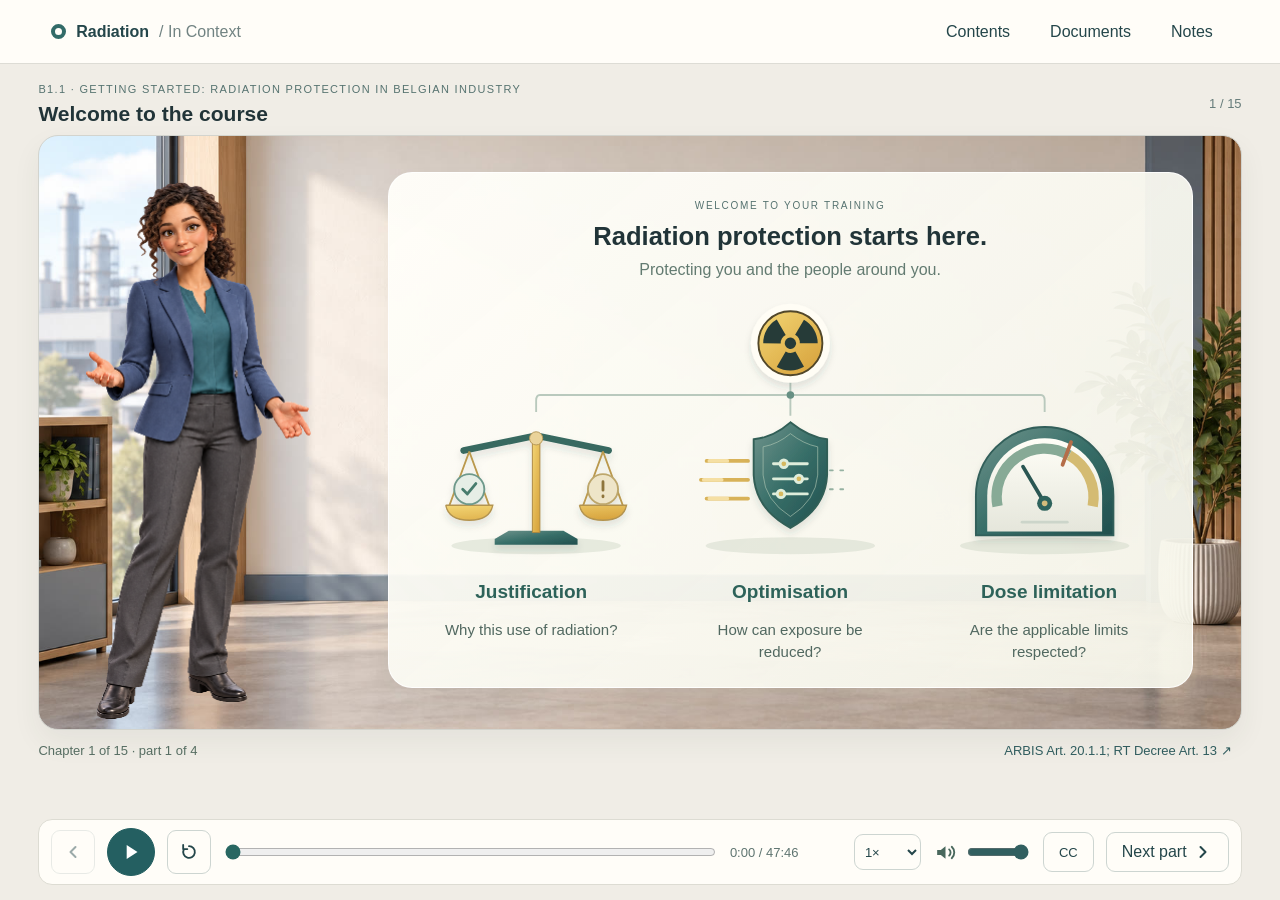
==== commit 0446d731: "Publish all six reviewed B1 lessons (3.6.0-b1-reviewed-2026-10-07) with documents library for every " ====
--- a/full-b1/index.html
+++ b/full-b1/index.html
@@ -1,5 +1,5 @@
 <!doctype html>
-<html lang="en"><head><meta charset="utf-8"><meta name="viewport" content="width=device-width,initial-scale=1"><title>Radiation / In Context — B1</title><link rel="stylesheet" href="style.css?v=3.6.0-b1-reviewed-2026-10-07-b11pub1"><link rel="stylesheet" href="welcome.css?v=3.6.0-b1-reviewed-2026-10-07-b11pub1"><link rel="stylesheet" href="course-journey.css?v=3.6.0-b1-reviewed-2026-10-07-b11pub1"><link rel="stylesheet" href="protection-roles.css?v=3.6.0-b1-reviewed-2026-10-07-b11pub1"><link rel="stylesheet" href="bram-request.css?v=3.6.0-b1-reviewed-2026-10-07-b11pub1"><link rel="stylesheet" href="protection-principles.css?v=3.6.0-b1-reviewed-2026-10-07-b11pub1"><link rel="stylesheet" href="justification-path.css?v=3.6.0-b1-reviewed-2026-10-07-b11pub1"><link rel="stylesheet" href="optimisation-hall.css?v=3.6.0-b1-reviewed-2026-10-07-b11pub1"><link rel="stylesheet" href="b1-followup.css?v=3.6.0-b1-reviewed-2026-10-07-b11pub1"><link rel="stylesheet" href="b11-reviewed.css?v=3.6.0-b1-reviewed-2026-10-07-b11pub1"><link rel="stylesheet" href="b12-reviewed.css?v=3.6.0-b1-reviewed-2026-10-07-b11pub1"><link rel="stylesheet" href="b13-reviewed.css?v=3.6.0-b1-reviewed-2026-10-07-b11pub1"><link rel="stylesheet" href="b456-reviewed.css?v=3.6.0-b1-reviewed-2026-10-07-b11pub1"><link rel="stylesheet" href="b11-public.css?v=3.6.0-b1-reviewed-2026-10-07-b11pub1"></head>
+<html lang="en"><head><meta charset="utf-8"><meta name="viewport" content="width=device-width,initial-scale=1"><title>Radiation / In Context — B1</title><link rel="stylesheet" href="style.css?v=3.6.0-b1-reviewed-2026-10-07-b1pub2"><link rel="stylesheet" href="welcome.css?v=3.6.0-b1-reviewed-2026-10-07-b1pub2"><link rel="stylesheet" href="course-journey.css?v=3.6.0-b1-reviewed-2026-10-07-b1pub2"><link rel="stylesheet" href="protection-roles.css?v=3.6.0-b1-reviewed-2026-10-07-b1pub2"><link rel="stylesheet" href="bram-request.css?v=3.6.0-b1-reviewed-2026-10-07-b1pub2"><link rel="stylesheet" href="protection-principles.css?v=3.6.0-b1-reviewed-2026-10-07-b1pub2"><link rel="stylesheet" href="justification-path.css?v=3.6.0-b1-reviewed-2026-10-07-b1pub2"><link rel="stylesheet" href="optimisation-hall.css?v=3.6.0-b1-reviewed-2026-10-07-b1pub2"><link rel="stylesheet" href="b1-followup.css?v=3.6.0-b1-reviewed-2026-10-07-b1pub2"><link rel="stylesheet" href="b11-reviewed.css?v=3.6.0-b1-reviewed-2026-10-07-b1pub2"><link rel="stylesheet" href="b12-reviewed.css?v=3.6.0-b1-reviewed-2026-10-07-b1pub2"><link rel="stylesheet" href="b13-reviewed.css?v=3.6.0-b1-reviewed-2026-10-07-b1pub2"><link rel="stylesheet" href="b456-reviewed.css?v=3.6.0-b1-reviewed-2026-10-07-b1pub2"><link rel="stylesheet" href="b11-public.css?v=3.6.0-b1-reviewed-2026-10-07-b1pub2"></head>
 <body>
 <header class="topbar"><button id="home" class="brand" aria-label="Open course contents"><span class="brand-dot"></span>Radiation <span>/ In Context</span></button><div class="top-actions"><button id="contents">Contents</button><button id="documents">Documents</button><button id="notes">Notes</button></div></header>
 <main id="main">
@@ -9,7 +9,7 @@
   <nav class="player" aria-label="Playback"><button id="previous" aria-label="Previous part" title="Previous explanation"><svg class="ico" viewBox="0 0 24 24" aria-hidden="true" focusable="false"><path d="M15 6l-6 6 6 6" fill="none" stroke="currentColor" stroke-width="2.4" stroke-linecap="round" stroke-linejoin="round"/></svg></button><button id="play" aria-label="Play narration" class="primary play" data-state="paused"><svg class="ico ico-play" viewBox="0 0 24 24" aria-hidden="true" focusable="false"><path d="M8 5.5v13l10-6.5z" fill="currentColor"/></svg><svg class="ico ico-pause" viewBox="0 0 24 24" aria-hidden="true" focusable="false"><rect x="6.5" y="5" width="3.6" height="14" rx="1" fill="currentColor"/><rect x="13.9" y="5" width="3.6" height="14" rx="1" fill="currentColor"/></svg></button><button id="replay" aria-label="Replay this part"><svg class="ico" viewBox="0 0 24 24" aria-hidden="true" focusable="false"><path d="M12 5a7 7 0 1 1-6.3 4" fill="none" stroke="currentColor" stroke-width="2.2" stroke-linecap="round"/><path d="M5 3.5v5h5" fill="none" stroke="currentColor" stroke-width="2.2" stroke-linecap="round" stroke-linejoin="round"/></svg></button><label class="seek-label"><span class="sr-only">Lesson narration timeline</span><input id="seek" type="range" min="0" max="100" value="0" step="0.1"></label><span id="time">0:00</span><label><span class="sr-only">Playback speed</span><select id="speed"><option value="0.85">0.85×</option><option value="1" selected>1×</option><option value="1.25">1.25×</option></select></label><label class="volume-control"><span aria-hidden="true" class="ico-wrap"><svg class="ico" viewBox="0 0 24 24" aria-hidden="true" focusable="false"><path d="M4 9.5v5h3.5L12 18V6L7.5 9.5z" fill="currentColor"/><path d="M15.5 9a4 4 0 0 1 0 6M18 6.5a7.5 7.5 0 0 1 0 11" fill="none" stroke="currentColor" stroke-width="1.8" stroke-linecap="round"/></svg></span><span class="sr-only">Volume</span><input id="volume" type="range" min="0" max="1" step="0.05" value="1"></label><button id="cc" aria-pressed="true">CC</button><button id="next" aria-label="Next part"><span id="next-label">Next part</span><svg class="ico" viewBox="0 0 24 24" aria-hidden="true" focusable="false"><path d="M9 6l6 6-6 6" fill="none" stroke="currentColor" stroke-width="2.4" stroke-linecap="round" stroke-linejoin="round"/></svg></button></nav>
 </main>
 <dialog id="reader"><div class="dialog-top"><h2 id="reader-title"></h2><button id="reader-close" aria-label="Close panel"><svg class="ico" viewBox="0 0 24 24" aria-hidden="true" focusable="false"><path d="M6 6l12 12M18 6L6 18" fill="none" stroke="currentColor" stroke-width="2.4" stroke-linecap="round"/></svg></button></div><div id="reader-body"></div></dialog>
-<script src="course.js?v=3.6.0-b1-reviewed-2026-10-07-b11pub1"></script><script src="cast.js?v=3.6.0-b1-reviewed-2026-10-07-b11pub1"></script><script src="media.js?v=3.6.0-b1-reviewed-2026-10-07-b11pub1"></script><script src="bunkerart.js?v=3.6.0-b1-reviewed-2026-10-07-b11pub1"></script><script src="visemes.js?v=3.6.0-b1-reviewed-2026-10-07-b11pub1"></script><script src="rig.js?v=3.6.0-b1-reviewed-2026-10-07-b11pub1"></script><script src="performer.js?v=3.6.0-b1-reviewed-2026-10-07-b11pub1"></script><script src="course-journey.js?v=3.6.0-b1-reviewed-2026-10-07-b11pub1"></script><script src="protection-roles.js?v=3.6.0-b1-reviewed-2026-10-07-b11pub1"></script><script src="bram-request.js?v=3.6.0-b1-reviewed-2026-10-07-b11pub1"></script><script src="protection-principles.js?v=3.6.0-b1-reviewed-2026-10-07-b11pub1"></script><script src="justification-path.js?v=3.6.0-b1-reviewed-2026-10-07-b11pub1"></script><script src="optimisation-hall.js?v=3.6.0-b1-reviewed-2026-10-07-b11pub1"></script><script src="b1-followup.js?v=3.6.0-b1-reviewed-2026-10-07-b11pub1"></script><script src="b11-reviewed.js?v=3.6.0-b1-reviewed-2026-10-07-b11pub1"></script><script src="b12-reviewed.js?v=3.6.0-b1-reviewed-2026-10-07-b11pub1"></script><script src="b13-reviewed.js?v=3.6.0-b1-reviewed-2026-10-07-b11pub1"></script><script src="b456-reviewed.js?v=3.6.0-b1-reviewed-2026-10-07-b11pub1"></script><script src="visuals.js?v=3.6.0-b1-reviewed-2026-10-07-b11pub1"></script><script src="location-sort.js?v=3.6.0-b1-reviewed-2026-10-07-b11pub1"></script><script src="player.js?v=3.6.0-b1-reviewed-2026-10-07-b11pub1"></script><script src="b11-library.js?v=3.6.0-b1-reviewed-2026-10-07-b11pub1"></script>
+<script src="course.js?v=3.6.0-b1-reviewed-2026-10-07-b1pub2"></script><script src="cast.js?v=3.6.0-b1-reviewed-2026-10-07-b1pub2"></script><script src="media.js?v=3.6.0-b1-reviewed-2026-10-07-b1pub2"></script><script src="bunkerart.js?v=3.6.0-b1-reviewed-2026-10-07-b1pub2"></script><script src="visemes.js?v=3.6.0-b1-reviewed-2026-10-07-b1pub2"></script><script src="rig.js?v=3.6.0-b1-reviewed-2026-10-07-b1pub2"></script><script src="performer.js?v=3.6.0-b1-reviewed-2026-10-07-b1pub2"></script><script src="course-journey.js?v=3.6.0-b1-reviewed-2026-10-07-b1pub2"></script><script src="protection-roles.js?v=3.6.0-b1-reviewed-2026-10-07-b1pub2"></script><script src="bram-request.js?v=3.6.0-b1-reviewed-2026-10-07-b1pub2"></script><script src="protection-principles.js?v=3.6.0-b1-reviewed-2026-10-07-b1pub2"></script><script src="justification-path.js?v=3.6.0-b1-reviewed-2026-10-07-b1pub2"></script><script src="optimisation-hall.js?v=3.6.0-b1-reviewed-2026-10-07-b1pub2"></script><script src="b1-followup.js?v=3.6.0-b1-reviewed-2026-10-07-b1pub2"></script><script src="b11-reviewed.js?v=3.6.0-b1-reviewed-2026-10-07-b1pub2"></script><script src="b12-reviewed.js?v=3.6.0-b1-reviewed-2026-10-07-b1pub2"></script><script src="b13-reviewed.js?v=3.6.0-b1-reviewed-2026-10-07-b1pub2"></script><script src="b456-reviewed.js?v=3.6.0-b1-reviewed-2026-10-07-b1pub2"></script><script src="visuals.js?v=3.6.0-b1-reviewed-2026-10-07-b1pub2"></script><script src="location-sort.js?v=3.6.0-b1-reviewed-2026-10-07-b1pub2"></script><script src="player.js?v=3.6.0-b1-reviewed-2026-10-07-b1pub2"></script><script src="library-data.js?v=3.6.0-b1-reviewed-2026-10-07-b1pub2"></script><script src="b11-library.js?v=3.6.0-b1-reviewed-2026-10-07-b1pub2"></script>
 </body></html>
 
 
--- a/full-b1/b11-public.css
+++ b/full-b1/b11-public.css
@@ -45,7 +45,10 @@
   #cast .person{height:86%!important;max-height:calc(var(--band,330px) - 14px)!important;bottom:2%!important;top:auto!important;transform-origin:50% 100%}
   .person-name{font-size:12px}
   #activity{position:static;inset:auto;width:100%;padding:14px 14px;justify-content:flex-start;margin:8px 0 0}
-  #stage.question-mode #visual{display:none}
+  main #stage#stage.question-mode #visual{display:none}
+  /* the question panel takes the visual's grid row (auto height); never the fixed presenter band */
+  main #stage#stage.question-mode #activity{grid-row:1;height:auto;max-height:none;overflow:visible}
+  main #stage#stage.question-mode #question-work{flex:none;justify-content:flex-start}
   #stage.question-mode #presenter{opacity:1;visibility:visible}
   #stage.question-mode #cast{opacity:0}
   #status-controls{position:absolute;right:3%;bottom:auto;top:calc(100% - var(--band,330px) + 8px)}
@@ -61,6 +64,19 @@
   dialog{width:96vw;padding:16px;max-height:90dvh}
   #reader-body .contents-grid{grid-template-columns:1fr}
 }
+/* Short landscape screens (phones held sideways, ≤ 520 px high): the stage keeps the laptop composition but gets
+   enough height for documents and captions; the page scrolls vertically instead of clipping. */
+@media (max-height:520px) and (orientation:landscape){
+  main{height:auto;min-height:0;padding-bottom:calc(14px + env(safe-area-inset-bottom))}
+  #stage{flex:none;height:470px;min-height:470px;max-height:none}
+  #captions{min-height:0}
+  /* questions: the panel sits in the flow beside Emilia and the stage grows with the question, so long options are
+     never cut off or drawn over the title */
+  main #stage#stage.question-mode{height:auto}
+  main #stage#stage.question-mode #activity{position:relative;z-index:5;inset:auto;margin:14px 3% 14px 24%;width:auto;height:auto;max-height:none;overflow:visible}
+  main #stage#stage.question-mode #question-work{flex:none;justify-content:flex-start}
+}
+
 /* Bram's workshop (S05): full-bleed photo composition becomes a framed picture with its notes beneath */
 @media (max-width:900px) and (orientation:portrait){
   main #stage#stage.bram-workshop-scene #visual{position:static;inset:auto;padding:10px}
@@ -69,6 +85,43 @@
   main #stage#stage.bram-workshop-scene .br-workshop>img{height:auto;object-fit:contain}
   main #stage#stage.bram-workshop-scene .br-heading,main #stage#stage.bram-workshop-scene .br-company-line,main #stage#stage.bram-workshop-scene .br-measures,main #stage#stage.bram-workshop-scene .br-note{position:static;inset:auto;margin:10px 0 0}
   main #stage#stage.bram-workshop-scene .br-heading{margin:0 0 10px}
+}
+
+/* Phone-call speaker badge (B1.4 plant contact, B1.5 assistant, B1.6 planner): the telephone glyph is drawn as an
+   SVG shape instead of the U+260E character, so no platform renders it as a colour emoji */
+.voice-phone{display:inline-block;width:1em;height:1em;color:transparent!important;overflow:hidden;background:#5c8270;
+  -webkit-mask:url("data:image/svg+xml;utf8,<svg xmlns='http://www.w3.org/2000/svg' viewBox='0 0 24 24'><path d='M6.6 10.8a15.1 15.1 0 0 0 6.6 6.6l2.2-2.2a1 1 0 0 1 1-.25c1.1.37 2.3.57 3.6.57a1 1 0 0 1 1 1V20a1 1 0 0 1-1 1A17 17 0 0 1 3 4a1 1 0 0 1 1-1h3.5a1 1 0 0 1 1 1c0 1.25.2 2.45.57 3.57a1 1 0 0 1-.25 1z'/></svg>") center/contain no-repeat;
+  mask:url("data:image/svg+xml;utf8,<svg xmlns='http://www.w3.org/2000/svg' viewBox='0 0 24 24'><path d='M6.6 10.8a15.1 15.1 0 0 0 6.6 6.6l2.2-2.2a1 1 0 0 1 1-.25c1.1.37 2.3.57 3.6.57a1 1 0 0 1 1 1V20a1 1 0 0 1-1 1A17 17 0 0 1 3 4a1 1 0 0 1 1-1h3.5a1 1 0 0 1 1 1c0 1.25.2 2.45.57 3.57a1 1 0 0 1-.25 1z'/></svg>") center/contain no-repeat}
+.b456-dialogue.phone .voice-phone{width:22px;height:22px;flex:0 0 22px}
+
+/* Lessons 2–6 on portrait phones/tablets (phase 2): compact versions of the wide compositions.
+   Content and order unchanged; only sizes, grid directions and spacing. */
+@media (max-width:900px) and (orientation:portrait){
+  /* B1.3 conversations (Sofia/Luc with a paper between them): the two figures share one row, the paper spans below */
+  main #stage#stage .b13-conversation{grid-template-columns:1fr 1fr;grid-template-rows:auto auto;gap:10px 14px;height:auto;align-items:end}
+  main #stage#stage .b13-conversation>.b13-actor:first-child{grid-column:1;grid-row:1}
+  main #stage#stage .b13-conversation>.b13-actor:last-child{grid-column:2;grid-row:1}
+  main #stage#stage .b13-conversation>div{grid-column:1/3;grid-row:2}
+  main #stage#stage .b13-conversation .b13-actor{height:170px;max-height:170px}
+  /* B1.4–B1.6 split compositions (figure beside a paper or route): figure above, kept small */
+  main #stage#stage .b456-split{grid-template-columns:1fr;gap:12px;height:auto;align-items:start}
+  main #stage#stage .b456-split>.b13-actor{grid-row:auto;height:170px;max-height:170px;justify-self:center}
+  /* B1.2 inbox list: tighter rows */
+  main #stage#stage .b12-inbox article{padding:10px 14px;gap:12px}
+  main #stage#stage .b12-inbox h3{font-size:16px;margin:2px 0}
+  main #stage#stage .b12-inbox p{font-size:14px;margin:2px 0}
+  /* B1.3 intervals: shorter cards */
+  main #stage#stage .b13-intervals article{padding:14px 12px}
+  main #stage#stage .b13-intervals strong{font-size:24px;margin-top:8px}
+  /* B1.5 criteria table: one card per criterion with its column labels written out (the header row is hidden) */
+  main #stage#stage .b456-criteria header{display:none}
+  main #stage#stage .b456-criteria article{display:block;padding:12px 10px}
+  main #stage#stage .b456-criteria article>strong,main #stage#stage .b456-criteria article>span{display:block;font-size:15px;margin-top:8px}
+  main #stage#stage .b456-criteria article>strong::before{content:"Successful direct contact: ";font-weight:400;color:#687f60;font-size:13px}
+  main #stage#stage .b456-criteria article>span::before{content:"INES: ";color:#687f60;font-size:13px}
+  /* character speaking in the band below the visual: wider slot so the figure keeps its size */
+  main #stage#stage .b456-dialogue.portrait{width:44%;height:94%}
+  main #stage#stage .b456-dialogue.phone{left:3%;width:auto;min-width:0;padding:0 12px;height:40px}
 }
 @media (max-width:640px) and (orientation:portrait){
   #stage{--band:290px}
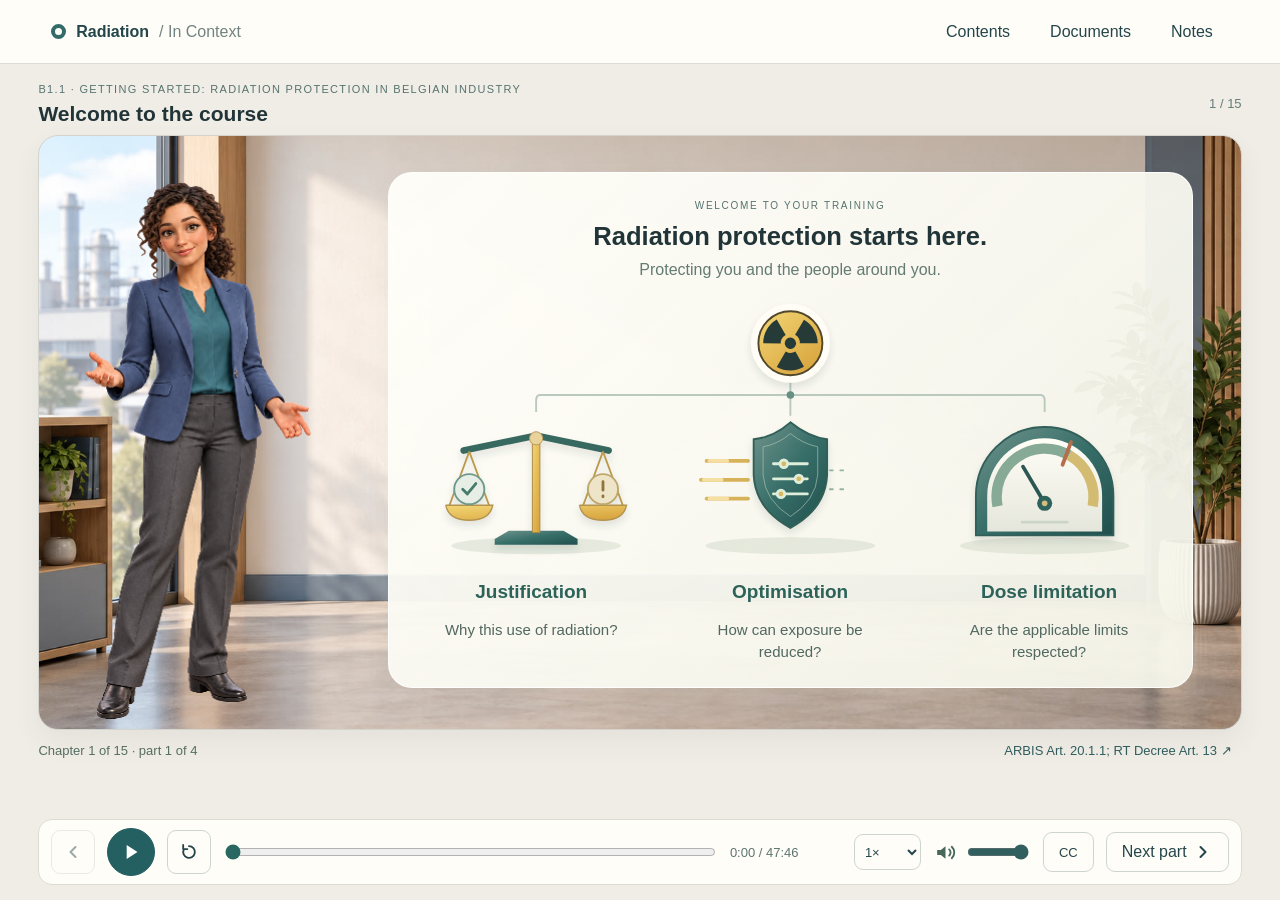
==== commit 00d5aef3: "Targeted B1 revision of 13 October 2026: 54 approved text corrections, 25 re-recorded clips - course" ====
--- a/full-b1/index.html
+++ b/full-b1/index.html
@@ -9,7 +9,7 @@
   <nav class="player" aria-label="Playback"><button id="previous" aria-label="Previous part" title="Previous explanation"><svg class="ico" viewBox="0 0 24 24" aria-hidden="true" focusable="false"><path d="M15 6l-6 6 6 6" fill="none" stroke="currentColor" stroke-width="2.4" stroke-linecap="round" stroke-linejoin="round"/></svg></button><button id="play" aria-label="Play narration" class="primary play" data-state="paused"><svg class="ico ico-play" viewBox="0 0 24 24" aria-hidden="true" focusable="false"><path d="M8 5.5v13l10-6.5z" fill="currentColor"/></svg><svg class="ico ico-pause" viewBox="0 0 24 24" aria-hidden="true" focusable="false"><rect x="6.5" y="5" width="3.6" height="14" rx="1" fill="currentColor"/><rect x="13.9" y="5" width="3.6" height="14" rx="1" fill="currentColor"/></svg></button><button id="replay" aria-label="Replay this part"><svg class="ico" viewBox="0 0 24 24" aria-hidden="true" focusable="false"><path d="M12 5a7 7 0 1 1-6.3 4" fill="none" stroke="currentColor" stroke-width="2.2" stroke-linecap="round"/><path d="M5 3.5v5h5" fill="none" stroke="currentColor" stroke-width="2.2" stroke-linecap="round" stroke-linejoin="round"/></svg></button><label class="seek-label"><span class="sr-only">Lesson narration timeline</span><input id="seek" type="range" min="0" max="100" value="0" step="0.1"></label><span id="time">0:00</span><label><span class="sr-only">Playback speed</span><select id="speed"><option value="0.85">0.85×</option><option value="1" selected>1×</option><option value="1.25">1.25×</option></select></label><label class="volume-control"><span aria-hidden="true" class="ico-wrap"><svg class="ico" viewBox="0 0 24 24" aria-hidden="true" focusable="false"><path d="M4 9.5v5h3.5L12 18V6L7.5 9.5z" fill="currentColor"/><path d="M15.5 9a4 4 0 0 1 0 6M18 6.5a7.5 7.5 0 0 1 0 11" fill="none" stroke="currentColor" stroke-width="1.8" stroke-linecap="round"/></svg></span><span class="sr-only">Volume</span><input id="volume" type="range" min="0" max="1" step="0.05" value="1"></label><button id="cc" aria-pressed="true">CC</button><button id="next" aria-label="Next part"><span id="next-label">Next part</span><svg class="ico" viewBox="0 0 24 24" aria-hidden="true" focusable="false"><path d="M9 6l6 6-6 6" fill="none" stroke="currentColor" stroke-width="2.4" stroke-linecap="round" stroke-linejoin="round"/></svg></button></nav>
 </main>
 <dialog id="reader"><div class="dialog-top"><h2 id="reader-title"></h2><button id="reader-close" aria-label="Close panel"><svg class="ico" viewBox="0 0 24 24" aria-hidden="true" focusable="false"><path d="M6 6l12 12M18 6L6 18" fill="none" stroke="currentColor" stroke-width="2.4" stroke-linecap="round"/></svg></button></div><div id="reader-body"></div></dialog>
-<script src="course.js?v=3.6.0-b1-reviewed-2026-10-07-b1pub2"></script><script src="cast.js?v=3.6.0-b1-reviewed-2026-10-07-b1pub2"></script><script src="media.js?v=3.6.0-b1-reviewed-2026-10-07-b1pub2"></script><script src="bunkerart.js?v=3.6.0-b1-reviewed-2026-10-07-b1pub2"></script><script src="visemes.js?v=3.6.0-b1-reviewed-2026-10-07-b1pub2"></script><script src="rig.js?v=3.6.0-b1-reviewed-2026-10-07-b1pub2"></script><script src="performer.js?v=3.6.0-b1-reviewed-2026-10-07-b1pub2"></script><script src="course-journey.js?v=3.6.0-b1-reviewed-2026-10-07-b1pub2"></script><script src="protection-roles.js?v=3.6.0-b1-reviewed-2026-10-07-b1pub2"></script><script src="bram-request.js?v=3.6.0-b1-reviewed-2026-10-07-b1pub2"></script><script src="protection-principles.js?v=3.6.0-b1-reviewed-2026-10-07-b1pub2"></script><script src="justification-path.js?v=3.6.0-b1-reviewed-2026-10-07-b1pub2"></script><script src="optimisation-hall.js?v=3.6.0-b1-reviewed-2026-10-07-b1pub2"></script><script src="b1-followup.js?v=3.6.0-b1-reviewed-2026-10-07-b1pub2"></script><script src="b11-reviewed.js?v=3.6.0-b1-reviewed-2026-10-07-b1pub2"></script><script src="b12-reviewed.js?v=3.6.0-b1-reviewed-2026-10-07-b1pub2"></script><script src="b13-reviewed.js?v=3.6.0-b1-reviewed-2026-10-07-b1pub2"></script><script src="b456-reviewed.js?v=3.6.0-b1-reviewed-2026-10-07-b1pub2"></script><script src="visuals.js?v=3.6.0-b1-reviewed-2026-10-07-b1pub2"></script><script src="location-sort.js?v=3.6.0-b1-reviewed-2026-10-07-b1pub2"></script><script src="player.js?v=3.6.0-b1-reviewed-2026-10-07-b1pub2"></script><script src="library-data.js?v=3.6.0-b1-reviewed-2026-10-07-b1pub2"></script><script src="b11-library.js?v=3.6.0-b1-reviewed-2026-10-07-b1pub2"></script>
+<script src="course.js?v=b1-targeted-20261013"></script><script src="cast.js?v=3.6.0-b1-reviewed-2026-10-07-b1pub2"></script><script src="media.js?v=b1-targeted-20261013"></script><script src="bunkerart.js?v=3.6.0-b1-reviewed-2026-10-07-b1pub2"></script><script src="visemes.js?v=3.6.0-b1-reviewed-2026-10-07-b1pub2"></script><script src="rig.js?v=3.6.0-b1-reviewed-2026-10-07-b1pub2"></script><script src="performer.js?v=3.6.0-b1-reviewed-2026-10-07-b1pub2"></script><script src="course-journey.js?v=3.6.0-b1-reviewed-2026-10-07-b1pub2"></script><script src="protection-roles.js?v=3.6.0-b1-reviewed-2026-10-07-b1pub2"></script><script src="bram-request.js?v=3.6.0-b1-reviewed-2026-10-07-b1pub2"></script><script src="protection-principles.js?v=3.6.0-b1-reviewed-2026-10-07-b1pub2"></script><script src="justification-path.js?v=3.6.0-b1-reviewed-2026-10-07-b1pub2"></script><script src="optimisation-hall.js?v=3.6.0-b1-reviewed-2026-10-07-b1pub2"></script><script src="b1-followup.js?v=3.6.0-b1-reviewed-2026-10-07-b1pub2"></script><script src="b11-reviewed.js?v=3.6.0-b1-reviewed-2026-10-07-b1pub2"></script><script src="b12-reviewed.js?v=3.6.0-b1-reviewed-2026-10-07-b1pub2"></script><script src="b13-reviewed.js?v=b1-targeted-20261013"></script><script src="b456-reviewed.js?v=b1-targeted-20261013"></script><script src="visuals.js?v=3.6.0-b1-reviewed-2026-10-07-b1pub2"></script><script src="location-sort.js?v=3.6.0-b1-reviewed-2026-10-07-b1pub2"></script><script src="player.js?v=3.6.0-b1-reviewed-2026-10-07-b1pub2"></script><script src="library-data.js?v=3.6.0-b1-reviewed-2026-10-07-b1pub2"></script><script src="b11-library.js?v=3.6.0-b1-reviewed-2026-10-07-b1pub2"></script>
 </body></html>
 
 
